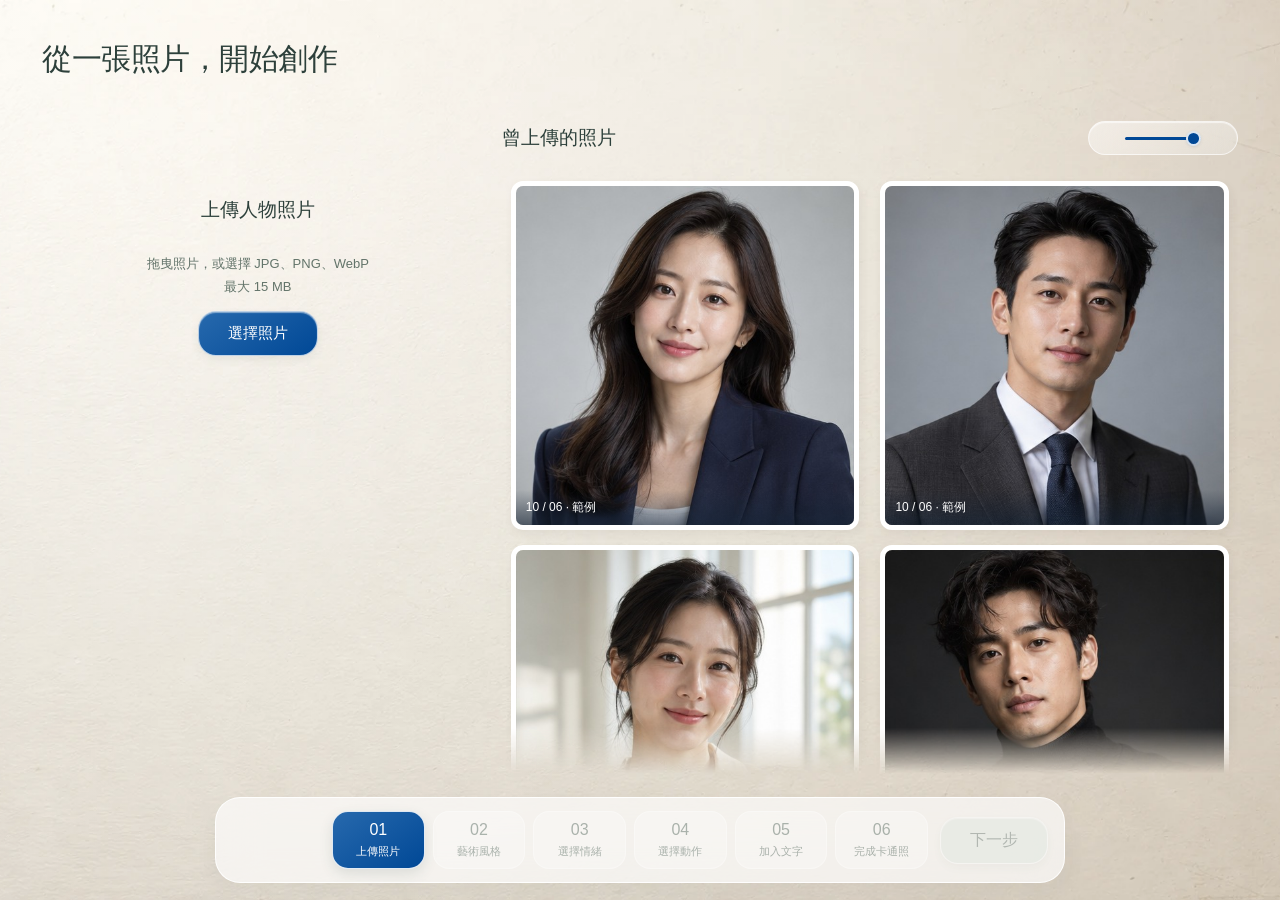
==== cartoon/index.html @ 151dd09a "Publish three studio demo pages with original product workflow" ====
<!doctype html><html lang="zh-Hant"><head><meta charset="utf-8"><meta name="viewport" content="width=device-width,initial-scale=1"><title>卡通照｜創作工作室</title><link rel="stylesheet" href="style.css?v=slider14"><link rel="stylesheet" href="responsive.css?v=1"><link rel="stylesheet" href="meeting-round.css?v=1"><link rel="stylesheet" href="photo-library.css?v=5"><link rel="stylesheet" href="bubble-interactions.css?v=1"><link rel="stylesheet" href="../immersion.css?v=stamp-align-2"><link rel="stylesheet" href="neutral-character.css?v=consistent-selection-3"><link rel="stylesheet" href="../usability.css?v=20261029-result1"></head><body><div class="desk" aria-hidden="true"><div class="paper"></div><div class="pencils"><i></i><i></i><i></i></div><div class="palette"><i></i><i></i><i></i></div></div><div class="desk-tools" aria-hidden="true"><img src="assets/art-tools-layer-v1.webp" alt=""></div><main id="main"></main><aside id="bubbles" aria-label="創作設定"></aside><footer><button id="back" class="secondary">上一步</button><nav id="steps" aria-label="製作步驟"></nav><button id="next" class="primary">下一步</button></footer><details class="theme-preview"><summary>主色預覽</summary><div id="themes"></div></details><input id="file" type="file" accept="image/jpeg,image/png,image/webp" hidden><script src="app.js?v=20261028-ux4"></script><script src="photo-library.js?v=2"></script><script src="thumbnail-controls.js?v=1"></script><script src="bubble-interactions.js?v=1"></script><script src="../immersion.js?v=stamp-align-2"></script><script src="../usability.js?v=20261028-3"></script></body></html>
---- cartoon/style.css ----
:root{font-family:-apple-system,BlinkMacSystemFont,"PingFang TC",sans-serif;--accent:#355d60;--light:#53787a;--soft:#d8e5e1;--ink:#2d403b;color:var(--ink);background:#f2f0e9}*{box-sizing:border-box}body{margin:0;height:100dvh;overflow:hidden}button,input,select{font:inherit}button{cursor:pointer}button:focus-visible,input:focus-visible,select:focus-visible,summary:focus-visible{outline:2px solid var(--accent);outline-offset:4px}button:disabled{cursor:default;opacity:.5}main{height:calc(100dvh - 126px);padding:34px 42px;display:flex;flex-direction:column;position:relative;z-index:1}h1{font-size:30px;font-weight:550;letter-spacing:-.5px;margin:5px 0 24px}h2{font-size:19px;font-weight:550}.stage{flex:1;min-height:0;display:flex;flex-direction:column;justify-content:center;width:calc(100% - 315px)}.desk{position:fixed;inset:0;background:radial-gradient(ellipse at 30% 20%,#faf9f4,#eae7df);pointer-events:none}.paper{position:absolute;width:68%;height:62%;left:3%;top:16%;background:#fff3;transform:rotate(-3deg);box-shadow:2px 8px 30px #655e4b07}.pencils{position:absolute;right:25px;bottom:150px;display:flex;gap:13px;transform:rotate(25deg);opacity:.33}.pencils i{width:9px;height:165px;background:linear-gradient(90deg,#aa8562,#e1c6a5,#a88764);clip-path:polygon(0 0,100% 0,100% 92%,50% 100%,0 92%)}.pencils i:nth-child(2){background:#7c9687;transform:translateY(-22px)}.pencils i:nth-child(3){background:#b8a4a1;transform:rotate(7deg)}.palette{position:absolute;right:12px;top:20px;width:210px;height:100px;border-radius:45%;background:#e0d8c670;transform:rotate(18deg);display:flex;gap:14px;padding:22px;opacity:.35}.palette i{background:#799387;width:32px;height:32px;border-radius:50%}.palette i:nth-child(2){background:#b89483}.palette i:nth-child(3){background:#9f95b2}footer{position:fixed;z-index:20;bottom:17px;left:50%;transform:translateX(-50%);width:min(850px,calc(100vw - 40px));padding:13px 16px;display:grid;grid-template-columns:88px 1fr 108px;gap:12px;align-items:center;background:#ffffffa8;border:1px solid #ffffffe0;border-radius:25px;backdrop-filter:blur(22px);box-shadow:0 9px 25px #31473f0c}button{border:0;color:var(--ink)}.primary,.secondary{padding:12px 18px;border-radius:18px;border:1px solid #ffffffb8;box-shadow:inset 0 1px 1px #fff7,0 4px 10px #31473f12}.primary{background:linear-gradient(145deg,var(--light),var(--accent));color:#fff}.secondary{background:#ffffff94}.primary:disabled{background:#dfe6df;color:#718078}.steps{display:flex;gap:8px}nav{display:flex;gap:8px}nav button{flex:1;min-width:0;height:58px;background:#ffffff80;border-radius:16px;border:1px solid #ffffffde;padding:6px 2px;color:#60736a}nav strong{display:block;font-size:16px;font-weight:500;margin-bottom:5px}nav span{font-size:11px;white-space:nowrap}nav .active{background:linear-gradient(145deg,var(--light),var(--accent));color:white;box-shadow:0 5px 13px #31473f20}.cards{display:flex;gap:22px;align-items:center;overflow-x:auto;overflow-y:hidden;padding:28px 8px 32px;scrollbar-width:none;cursor:grab;touch-action:pan-y;user-select:none;mask-image:linear-gradient(90deg,#000 0%,#000 calc(100% - 35px),transparent)}.cards.dragging{cursor:grabbing}.card{position:relative;flex:0 0 calc((100% - 70px)/4.25);min-width:160px;height:clamp(225px,38dvh,370px);border:7px solid white;background:#fff;box-shadow:2px 7px 18px #453f3312;transform:translateY(var(--lift,0px)) rotate(var(--angle,-2deg));transition:transform .3s,box-shadow .3s;text-align:left;padding:0;overflow:hidden}.card:nth-child(2n){--angle:2deg;--lift:8px}.card:nth-child(3n){--angle:-1deg;--lift:-8px}.card:hover{transform:translateY(-10px) rotate(0) scale(1.025);box-shadow:4px 13px 25px #453f3320}.card.selected{outline:2px solid var(--accent);outline-offset:3px;transform:translateY(-7px) rotate(0)}.art{height:calc(100% - 75px);background:url('assets/cartoon-styles.webp') no-repeat;background-size:300% 200%}.pose-art{background-image:url('assets/gesture-studies-approved.webp');background-size:400% 215%}.caption{padding:12px 9px}.caption strong{display:block;font-size:17px;font-weight:550}.caption small{display:block;margin-top:7px;color:#617168;font-size:13px}.check{position:absolute;right:8px;top:8px;width:23px;height:23px;background:var(--accent);color:white;border-radius:50%;display:none;place-items:center}.selected .check{display:grid}.arrows{display:flex;justify-content:center;gap:18px}.arrows button{width:32px;height:32px;background:#ffffff9c;border-radius:50%;border:1px solid white;font-size:22px}.upload{display:grid;grid-template-columns:1fr 1fr;gap:35px;align-items:center}.dropzone{border:1px dashed #8da499;border-radius:28px;background:#ffffff65;backdrop-filter:blur(12px);padding:24px;min-height:300px;text-align:center;display:flex;flex-direction:column;justify-content:center;gap:16px}.dropzone img{max-width:100%;height:clamp(140px,29dvh,310px);object-fit:contain}.dropzone p,.hint{font-size:13px;line-height:1.8;color:#63746a}.sample{width:100%;max-height:350px;object-fit:contain;border:8px solid #fff;transform:rotate(2deg);box-shadow:2px 8px 20px #453f3312}.sample-btn{background:none;padding:15px;width:100%;font-size:14px}.mood-art{display:grid;place-items:center;background:#faf9f4}.mood-art svg{width:85%;height:90%;stroke:#6b786b;stroke-width:1.7;fill:none}.text-grid{display:grid;grid-template-columns:repeat(4,1fr);gap:18px;max-width:900px;padding:18px 8px}.text-card{border:1px solid #fff;border-radius:17px;background:#ffffff87;min-height:92px;font-size:22px;transform:rotate(-2deg);box-shadow:2px 6px 15px #453f330a}.text-card:nth-child(2n){transform:rotate(2deg)}.text-card.selected{outline:2px solid var(--accent);background:var(--soft)}.text-settings{display:flex;gap:12px;align-items:center;flex-wrap:wrap;padding:20px 8px}.text-settings input,.text-settings select{border:1px solid #d2ddd3;border-radius:14px;padding:12px;background:#ffffffaa;color:var(--ink)}.text-settings input{flex:1;min-width:180px}.result{display:grid;grid-template-columns:1fr 1fr;gap:38px;align-items:center}.print{position:relative;border:10px solid white;border-bottom-width:16px;background:#f8f4ed;box-shadow:2px 9px 22px #453f3318;transform:rotate(-1deg);transition:transform .3s;max-width:390px;margin:auto;width:100%}.print:hover{transform:translateY(-5px) rotate(.5deg)}.result-art{aspect-ratio:1;background-image:url('assets/cartoon-styles.webp');background-size:300% 200%}.result-text{text-align:center;padding:6px 10px 16px;font-size:24px}.result-info{display:flex;flex-direction:column;gap:16px}.result-info p{font-size:14px;line-height:1.8}.result-info .hint{font-size:12px}#bubbles{position:fixed;right:20px;top:75px;width:280px;height:440px;z-index:10}.bubble{position:absolute;width:100px;height:100px;border-radius:49% 51% 53% 47%;border:1px dashed #8da49999;background:#fff4;backdrop-filter:blur(10px);box-shadow:inset 1px 2px 4px #ffffffb0,4px 8px 17px #31473f09;display:flex;flex-direction:column;align-items:center;justify-content:center;padding:10px;gap:6px}.bubble.chosen{border:1px solid #ffffffbc;background:radial-gradient(ellipse at 23% 16%,#ffffffbd,transparent 65%),color-mix(in srgb,var(--soft) 48%,transparent)}.bubble small{font-size:10px;color:#63766c}.bubble strong{font-size:13px;font-weight:550;line-height:1.4}.person{left:100px;top:140px;width:128px;height:128px;overflow:hidden;border:1px solid white}.person img{position:absolute;inset:0;width:100%;height:100%;object-fit:cover}.person strong{position:absolute;bottom:17px;color:white;text-shadow:0 1px 4px #0008}.bubble-style{left:135px;top:0}.bubble-mood{left:0;top:85px}.bubble-pose{left:0;top:270px}.bubble-text{left:155px;top:325px}.theme-preview{position:fixed;left:24px;bottom:123px;z-index:30;background:#ffffffc9;border:1px solid white;border-radius:17px;backdrop-filter:blur(14px);font-size:12px}.theme-preview summary{padding:10px 14px;cursor:pointer}.theme-preview #themes{display:flex;gap:8px;padding:0 12px 12px}.theme-preview button{width:24px;height:24px;border-radius:50%;border:2px solid white}.error{color:#8a5144!important}.studio-note{margin:0 0 12px;font-size:12px;color:#63746a}
@media(max-width:1050px){#bubbles{display:none}.stage{width:100%}}@media(max-width:760px){main{padding:23px 20px}h1{font-size:25px}.card{flex-basis:44%;min-width:140px}.upload,.result{gap:18px}.text-grid{grid-template-columns:repeat(2,1fr)}footer{grid-template-columns:52px 1fr 66px;padding:9px;gap:5px}nav{gap:4px}nav span{font-size:8px}nav button{border-radius:12px}.primary,.secondary{font-size:11px;padding:10px 5px}.dropzone{padding:15px;min-height:230px}.result-info{gap:9px}.result-info p{font-size:12px}}
@media(prefers-reduced-motion:reduce){*{transition:none!important}.card:hover,.print:hover{transform:none}}
/* Hidden Back must retain its grid slot so navigation never falls into the narrow column. */
footer #back{grid-column:1;grid-row:1}
footer #steps{grid-column:2;grid-row:1;min-width:0;width:100%}
footer #next{grid-column:3;grid-row:1;width:100%;min-width:0}
footer #steps button{width:0;flex:1 1 0;min-width:0;overflow:hidden}
footer #steps span{display:block;text-align:center}
.sample{display:block;width:auto;max-width:100%;height:clamp(200px,40dvh,350px);object-fit:contain;margin:0 auto;background:#fff}
.upload>div{min-width:0}
.stage{min-width:0}
/* Upload is a full-width introduction; the bubble gutter starts at step two. */
main[data-step="0"] .stage{width:100%;align-items:center}
main[data-step="0"] .upload{width:min(1080px,100%);grid-template-columns:minmax(0,1fr) minmax(0,1fr);gap:clamp(30px,5vw,80px)}
main[data-step="0"] .dropzone{min-height:clamp(280px,43dvh,430px)}
main[data-step="0"] .sample{height:clamp(220px,43dvh,390px)}
@media(max-width:760px){main[data-step="0"] .upload{gap:20px}main[data-step="0"] .dropzone{min-height:240px}main[data-step="0"] .sample{height:clamp(160px,33dvh,260px)}}
/* Real overhead artist desk; interactive work remains on the clean paper area. */
.desk{background:#f1eee7 url('assets/art-desk-v1.webp') center center/cover no-repeat}
.desk:after{content:"";position:absolute;inset:0;background:linear-gradient(90deg,#faf8f13d,transparent 70%,#faf8f118)}
.desk .paper,.desk .pencils,.desk .palette{display:none}
.card{box-shadow:3px 7px 15px #50483717}
.card:hover{box-shadow:5px 15px 25px #50483726}
.bubble{box-shadow:inset 1px 2px 4px #ffffffb0,4px 9px 17px #5048370d}
.bubble-style{left:0;top:0}
.bubble-mood{left:0;top:120px}
.bubble.person{left:130px;top:140px}
.bubble:disabled{opacity:1;color:#68796b}
.bubble:not(.chosen):not(.person){background:radial-gradient(ellipse at 20% 15%,#ffffffb8,transparent 65%),#faf8f180;border-color:#8da49999}
.bubble small{color:#64776b}
/* A real tabletop, separate tool foreground, and work sheets sharing one ground plane. */
.desk{background:#f2eee5 url('assets/art-desk-base-v1.webp') center/cover no-repeat}
.desk:after{background:linear-gradient(135deg,#fff4,transparent 65%)}
.desk-tools{position:fixed;inset:0;pointer-events:none;z-index:0;transform:translate(var(--tool-x,0px),var(--tool-y,0px));transition:transform .8s cubic-bezier(.2,.7,.2,1)}
.desk-tools img{width:100%;height:100%;object-fit:cover;object-position:right center;opacity:.75}
.stage{position:relative;isolation:isolate}
.stage:before{content:"";position:absolute;inset:4% 0 8%;z-index:-1;background:#fff7;box-shadow:3px 7px 17px #5b514411;transform:rotate(-1.3deg);pointer-events:none}
main[data-step="0"] .stage:before{inset:3% 4% 8%;transform:rotate(-1deg)}
main[data-step="2"] .stage:before,main[data-step="3"] .stage:before{background:#faf8f0a8;transform:rotate(.6deg)}
main[data-step="4"] .stage:before{background:#fff5;transform:rotate(-.5deg)}
main[data-step="5"] .stage:before{display:none}
.card{box-shadow:2px 4px 9px #5b514419;transition:transform .35s cubic-bezier(.2,.7,.2,1),box-shadow .35s}
.card:hover{transform:translateY(-10px) rotate(0) scale(1.025);box-shadow:6px 18px 27px #5b514425}
.text-card{background:#fffc;box-shadow:2px 4px 9px #5b514414;transition:transform .3s,box-shadow .3s}
.text-card:hover{transform:translateY(-7px) rotate(0) scale(1.025);box-shadow:5px 14px 22px #5b514420}
.sample{box-shadow:2px 5px 12px #5b51441c}
.print{box-shadow:3px 6px 15px #5b514421}
.departing-work{pointer-events:none!important}
@media(prefers-reduced-motion:reduce){.desk-tools{transition:none}.card:hover,.text-card:hover{transform:none}}
.desk-tools{left:auto;right:-12vw;top:0;bottom:0;width:85vw;height:100dvh}
.desk-tools img{object-fit:contain;object-position:right center;opacity:.65}
@media(max-width:1050px){.desk-tools{right:-18vw;width:85vw}.desk-tools img{opacity:.4}}
/* Each step puts its own materials on the same desk, below the fixed settings cluster. */
.desk-tools{inset:auto 14px 90px auto;width:230px;height:230px;transform:none!important;transition:none;overflow:visible}
.tool-set{position:absolute;inset:0;background:url('assets/step-tools-v1.webp') no-repeat;background-size:300% 200%;opacity:.85}
#bubbles{top:36px;height:370px}
.bubble{width:88px;height:88px}
.bubble-style{left:0;top:0}.bubble-mood{left:0;top:100px}.bubble-pose{left:0;top:205px}.bubble-text{left:155px;top:265px}
.bubble.person{left:135px;top:110px;width:116px;height:116px}
@media(max-width:1050px){.desk-tools{right:0;bottom:100px;width:155px;height:155px;opacity:.5}}
@media(max-height:650px){.desk-tools{width:175px;height:175px;bottom:105px}.bubble{width:80px;height:80px}.bubble-text{top:235px}.bubble-pose{top:185px}}
/* Media belong to the work, not an ornamental corner vignette. */
main[data-step="1"] .stage:before,main[data-step="2"] .stage:before,main[data-step="3"] .stage:before,main[data-step="4"] .stage:before{display:none}
main[data-step="1"] .card{border:0;background:#faf8f2;box-shadow:2px 4px 9px #5b51441c}
main[data-step="1"] .caption{padding:14px 15px}
main[data-step="2"] .card{border:0;background:repeating-linear-gradient(0deg,transparent,transparent 22px,#a7b4bd25 23px,#a7b4bd25 24px),#faf8ef;box-shadow:2px 4px 9px #5b51441c;padding-left:15px;overflow:hidden}
main[data-step="2"] .card:before{content:"";position:absolute;left:6px;top:12px;bottom:12px;width:5px;background:radial-gradient(circle at center,#a4a79b 1.5px,transparent 2px) center top/5px 18px;z-index:1}
main[data-step="2"] .art{background-image:url('assets/emotion-pencil-v1.webp');background-size:300% 200%;background-color:transparent;height:calc(100% - 75px)}
main[data-step="3"] .card{border:0;background:#f8f6ed;box-shadow:2px 4px 9px #5b51441c;padding:8px}
main[data-step="4"] .text-card{border-radius:2px;background:#fbf8ed;box-shadow:2px 4px 9px #5b51441c}
.desk-tools{right:-38px;bottom:75px;width:310px;height:310px;opacity:1}
.tool-set{opacity:.85}
body[data-step="0"] .desk-tools{right:10px;width:210px;height:340px}
body[data-step="2"] .desk-tools,body[data-step="3"] .desk-tools{right:-15px;width:280px;height:300px}
body[data-step="5"] .desk-tools{width:240px;height:240px}
@media(max-width:1050px){.desk-tools{width:180px;height:180px;right:-30px;opacity:.5}body[data-step="0"] .desk-tools{width:130px;height:230px}body[data-step="2"] .desk-tools,body[data-step="3"] .desk-tools{width:170px;height:190px;right:-25px}}
/* Simple pencil emotion notation, surrounded portrait, and an unframed upload desk. */
main[data-step="0"] .stage:before{display:none}
main[data-step="2"] .art{background-image:url('assets/emotion-symbols-v2.webp')}
#bubbles{right:20px;top:36px;width:280px;height:380px}
.bubble-style{left:155px;top:0}
.bubble-mood{left:0;top:90px}
.bubble.person{left:130px;top:118px;width:116px;height:116px}
.bubble-pose{left:0;top:235px}
.bubble-text{left:155px;top:275px}
.card{isolation:isolate}
main[data-step="1"] .cards{gap:26px;padding-top:35px;padding-bottom:38px}
@media(max-height:650px){#bubbles{top:25px}.bubble-pose{top:220px}.bubble-text{top:255px}}
/* Style and gesture pages are notebook sheets; feelings are stamped directly on paper. */
main[data-step="1"] .card,main[data-step="3"] .card{padding:0 0 0 14px;border:0;background:repeating-linear-gradient(0deg,transparent,transparent 22px,#a7b4bd20 23px,#a7b4bd20 24px),#faf8ef;overflow:hidden}
main[data-step="1"] .card:before,main[data-step="3"] .card:before{content:"";position:absolute;left:5px;top:12px;bottom:12px;width:5px;background:radial-gradient(circle at center,#a4a79b 1.5px,transparent 2px) center top/5px 18px;z-index:1}
main[data-step="2"] .card{padding:0;border:0;background:#fbf8ed;box-shadow:2px 4px 9px #5b514415}
main[data-step="2"] .card:before{display:none}
main[data-step="2"] .mood-art{background-image:url('assets/emotion-stamps-v1.webp');background-size:400% 200%;background-color:transparent}
main[data-step="3"] .pose-art{background-image:url('assets/cartoon-gestures-v1.webp');background-size:400% 200%}
main[data-step="1"] .caption,main[data-step="3"] .caption{padding-left:10px}
main[data-step="2"] .mood-art,main[data-step="3"] .pose-art{height:calc(100% - 75px);width:calc((clamp(225px,38dvh,370px) - 75px)*.75);max-width:100%;margin:0 auto;background-color:transparent}
/* Ink and graphite are transparent marks on the working paper, never framed prints. */
main[data-step="2"] .stage:before{display:block;inset:4% 0 8%;background:#fbf8ef99;box-shadow:2px 5px 12px #5b51440a;transform:rotate(-.4deg)}
main[data-step="2"] .card{background:transparent;border:0;box-shadow:none;overflow:visible}
main[data-step="2"] .card.selected{outline:0;box-shadow:none}
main[data-step="2"] .card:hover{box-shadow:none;transform:scale(1.02) rotate(0)}
main[data-step="2"] .card.selected .caption strong{color:var(--accent);text-decoration:underline;text-underline-offset:6px}
main[data-step="2"] .mood-art{background-image:url('assets/emotion-ink-transparent-v2.webp')}
main[data-step="3"] .pose-art{background-image:url('assets/cartoon-gestures-transparent-v2.webp')}
.text-card{font-family:"Kaiti TC","STKaiti","KaiTi",cursive;font-size:28px;letter-spacing:1px;font-weight:500;background:linear-gradient(#fbf5dccc,#fbf5dcf2)!important;box-shadow:1px 4px 7px #5b514418;position:relative}
.text-card:before{content:"";position:absolute;left:12%;right:12%;top:0;height:8px;background:#cfc49e16}
.text-card.selected{background:#f6eac0!important}
#custom{font-family:"Kaiti TC","STKaiti","KaiTi",cursive;font-size:23px}
.text-card,#custom{font-family:-apple-system,BlinkMacSystemFont,"PingFang TC",sans-serif;font-weight:500;letter-spacing:0;font-size:23px}
main[data-step="3"] .pose-art{background-image:url('assets/stick-gestures-transparent-v1.webp')}
/* Sticker lettering is composed beside the subject, in preview and in PNG output. */
.text-compose{display:grid;grid-template-columns:minmax(0,1.45fr) minmax(230px,1fr);gap:28px;align-items:center}
.text-compose .text-grid{grid-template-columns:repeat(2,1fr);gap:12px;padding:10px 0}
.text-compose .text-card{min-height:65px;font-size:20px}
.text-compose .text-settings{padding:12px 0;gap:8px}
.text-compose .text-settings input{min-width:0;width:100%}
.sticker-canvas{display:block;width:100%;height:auto}
.sticker-preview{background:#faf7ed;border:8px solid #fff;box-shadow:2px 7px 16px #5b514417;transform:rotate(1deg);position:relative}
.sticker-preview p{position:absolute;left:0;right:0;bottom:-35px;text-align:center;font-size:12px;color:#63746a}
.placement-options{display:flex;gap:8px;flex-wrap:wrap}
.placement-options button{padding:8px 14px;border-radius:13px;background:#fff8;border:1px solid white;color:#556c62;font-size:12px}
.placement-options button.active{background:var(--accent);color:#fff}
.print .sticker-canvas{aspect-ratio:1}
@media(max-width:760px){.text-compose{grid-template-columns:minmax(0,1fr) minmax(140px,.8fr);gap:15px}.text-compose .text-card{font-size:17px;min-height:58px}.placement-options{gap:5px}.placement-options button{padding:6px 9px}}

/* Completed artwork hangs as drawing paper, with no photographic mat. */
.text-selection{width:100%;max-width:900px;margin:auto}
.text-selection .text-grid{grid-template-columns:repeat(4,minmax(0,1fr));gap:24px}
.text-selection .text-card{min-height:110px}
.hanging-art{position:relative;padding-top:40px;min-width:0}
.display-cord{position:absolute;top:35px;left:-65px;right:-65px;height:18px;border-bottom:2px solid #99856a;border-radius:0 0 50% 50%;filter:drop-shadow(0 3px 2px #59483120)}
.hanging-art .print{border:0;max-width:min(470px,52dvh);background:#f8f4ed;box-shadow:2px 12px 24px #453f3320;transform:rotate(-1.5deg);overflow:visible}
.hanging-art .print:hover{transform:translateY(-3px) rotate(-.5deg)}
.wood-clip{position:absolute;z-index:2;top:-20px;width:15px;height:45px;border-radius:3px;background:linear-gradient(90deg,#b58e59,#e1c395 35%,#c39e6b 65%,#a9824e);box-shadow:2px 3px 3px #382c3426;transform:rotate(4deg)}
.wood-clip:after{content:"";position:absolute;left:1px;right:1px;top:20px;height:3px;background:#6d6457;border-radius:2px}
.clip-left{left:12%}.clip-right{right:12%;transform:rotate(-5deg)}
body[data-step="5"] .desk-tools{display:none}
@media(max-width:760px){.text-selection .text-grid{grid-template-columns:repeat(2,1fr);gap:14px}.text-selection .text-card{min-height:75px}.display-cord{left:-15px;right:-15px}}

#next{white-space:nowrap}body[data-step="5"] #bubbles{display:none}main[data-step="5"] .stage{width:100%;max-width:1100px;margin:0 auto}.wood-clip{width:25px;height:58px;top:-27px;background:url('assets/mini-wood-clip-v2.webp') center/contain no-repeat;box-shadow:none;filter:drop-shadow(1px 2px 1px #3b302833);border-radius:0}.wood-clip:after{display:none}

/* Clothespins stay fixed on their own layer while the drawing paper moves. */
.hanging-art{width:min(470px,52dvh);margin:auto}
.hanging-art .print{max-width:none}
.hanging-art>.wood-clip{top:13px;width:43px;height:78px;z-index:3;pointer-events:none;transform:rotate(3deg)}
.hanging-art>.clip-left{left:10%}.hanging-art>.clip-right{right:10%;transform:rotate(-4deg)}
.hanging-art .print:hover{transform:translateY(-2px) rotate(-.9deg)}
main[data-step="1"] .art{background-image:url('assets/cartoon-styles-transparent-v2.webp');background-color:transparent!important}
/* Leave breathing room around the cutout portraits. */
main[data-step="1"] .art{transform:scale(.92);transform-origin:center center}
/* Keep paper attached at its top edge; only its lower edge tips on hover. */
.hanging-art{perspective:1000px}
.hanging-art .print{transform:rotate(0);transform-origin:50% 0;transition:transform .35s ease,box-shadow .35s ease}
.hanging-art .print:hover{transform:rotateX(2deg) rotate(.3deg);box-shadow:3px 15px 25px #453f3324}
.hanging-art>.wood-clip{top:-8px;height:78px;transform:rotate(0);filter:drop-shadow(1px 2px 1px #3b30284d)}
.hanging-art>.clip-right{transform:rotate(0)}
.hanging-art .print:before,.hanging-art .print:after{content:"";position:absolute;top:0;width:18px;height:17px;z-index:1;background:linear-gradient(#49382235,transparent);pointer-events:none}
.hanging-art .print:before{left:calc(10% + 12px)}
.hanging-art .print:after{right:calc(10% + 12px)}

:root{--accent:#004896;--light:#2769ad;--soft:#dce8f5}
.hanging-art>.wood-clip{width:55px;height:98px;top:-18px}
main[data-step="3"] .pose-art{transform:scale(.86) translateY(3px);transform-origin:50% 50%;height:calc(100% - 55px);width:calc((clamp(225px,38dvh,370px) - 55px)*.75)}
main[data-step="3"] .caption{padding-top:8px}
main[data-step="0"] .upload-history{width:100%;max-width:1250px;grid-template-columns:minmax(260px,.85fr) minmax(0,1.45fr);gap:28px}
.history-panel{min-width:0}.history-panel h2{margin:0 0 16px}.history-grid{display:grid;grid-template-columns:repeat(3,minmax(0,1fr));gap:15px;max-height:clamp(280px,49dvh,450px);overflow-y:auto;padding:4px 6px 30px;scrollbar-width:thin}
.history-photo{position:relative;padding:0;border:5px solid #fff;border-radius:12px;background:#fff;overflow:hidden;aspect-ratio:3/4;min-width:0;box-shadow:2px 4px 10px #453f3312}
.history-photo img{width:100%;height:100%;object-fit:cover;display:block}.history-photo.selected{outline:2px solid var(--accent);outline-offset:1px}.history-photo.selected .check{display:grid}
@media(max-width:760px){main[data-step="0"] .upload-history{grid-template-columns:1fr 1.2fr;gap:16px}.history-grid{grid-template-columns:repeat(2,minmax(0,1fr));gap:10px}}

/* Tools sit close to the working papers rather than outside the desk. */
body[data-step="0"] .desk-tools{display:none}
body[data-step="1"] .desk-tools{right:30px;bottom:80px;width:350px;height:290px}
body[data-step="2"] .desk-tools{right:25px;bottom:80px;width:350px;height:300px}
body[data-step="3"] .desk-tools{right:20px;bottom:80px;width:350px;height:310px}
body[data-step="4"] .desk-tools{right:25px;bottom:80px;width:380px;height:300px}
.desk-tools .tool-set{opacity:1;filter:drop-shadow(3px 5px 3px #5c483421)}
@media(max-width:1050px){body[data-step="1"] .desk-tools,body[data-step="2"] .desk-tools,body[data-step="3"] .desk-tools,body[data-step="4"] .desk-tools{right:-15px;bottom:100px;width:240px;height:220px;opacity:.7}}
@media(max-height:650px){body[data-step="1"] .desk-tools,body[data-step="2"] .desk-tools,body[data-step="3"] .desk-tools,body[data-step="4"] .desk-tools{bottom:90px;width:265px;height:220px}}
/* Align the rear-jaw cut with the drawing paper's top edge. */
.hanging-art>.wood-clip{top:-13px}
.hanging-art .print:before,.hanging-art .print:after{display:none}
.hanging-art .print:hover{transform:rotateX(2deg)}
---- cartoon/responsive.css ----
@media(max-width:1100px){.stage{width:100%}#bubbles{display:none}main[data-step="0"] .upload-history{grid-template-columns:minmax(0,1fr) minmax(0,1.3fr)}}
@media(max-width:700px){
html,body{height:auto;min-height:100dvh;overflow-x:hidden;overflow-y:auto}
main{height:auto;min-height:100dvh;padding:24px 18px 180px}h1{font-size:26px;line-height:1.35;margin-bottom:24px}.stage{display:block;flex:none;width:100%;min-height:0}
main[data-step="0"] .upload-history{display:grid;grid-template-columns:minmax(0,1fr);gap:25px}.dropzone{min-height:220px;padding:20px}.dropzone img{height:220px}.history-grid{grid-template-columns:repeat(2,minmax(0,1fr));max-height:350px}.history-panel h2{font-size:19px}
.cards{padding:22px 8px 30px;gap:20px;touch-action:pan-x}.card{flex-basis:72%;min-width:0;height:350px}.caption strong{font-size:20px}.caption small{font-size:15px}
main[data-step="2"] .art,main[data-step="3"] .pose-art{width:200px;max-width:100%}
.text-selection .text-grid{grid-template-columns:repeat(2,minmax(0,1fr));gap:18px}.text-selection .text-card{min-height:90px;font-size:22px}
.result{grid-template-columns:minmax(0,1fr);gap:30px}.hanging-art{width:85%;max-width:390px;margin:12px auto}.result-info{gap:14px}.result-info p{font-size:14px}.result-info .primary,.result-info .secondary{font-size:16px;min-height:48px}
.desk-tools{display:none!important}
footer{bottom:calc(8px + env(safe-area-inset-bottom));width:calc(100vw - 20px);padding:10px;grid-template-columns:1fr 1fr;grid-template-rows:62px 44px;gap:10px;border-radius:22px}
footer #steps{grid-column:1 / -1;grid-row:1;gap:5px;width:100%}footer #steps button{height:62px;padding:7px 1px;border-radius:12px}nav strong{font-size:17px;margin-bottom:5px}nav span{font-size:10px;white-space:nowrap}
footer #back{grid-column:1;grid-row:2}footer #next{grid-column:2;grid-row:2}footer .primary,footer .secondary{font-size:15px;min-height:44px;padding:10px}
.theme-preview{left:18px;bottom:155px;font-size:12px}
}
@media(max-width:700px){main .primary,main .secondary{font-size:16px;min-height:44px;padding:12px 18px}.text-settings input,.text-settings select{font-size:16px}}
---- cartoon/meeting-round.css ----
.theme-preview{display:none!important}
.library-header,.history-header{display:flex;align-items:center;justify-content:space-between;gap:12px;margin-bottom:16px}
.history-header h2{margin:0}.history-view{display:flex;gap:6px;background:#ffffff85;border-radius:16px;padding:4px}.history-view button{min-height:40px;padding:8px 12px;border-radius:12px;border:0;font-size:13px;background:transparent;color:#526775}.history-view button.active{background:#004896;color:#fff}
body .history-grid.comfortable{grid-template-columns:repeat(2,minmax(0,1fr))!important;max-height:clamp(290px,49dvh,470px)!important;overflow-y:auto!important}
body .history-grid.compact{grid-template-columns:repeat(4,minmax(0,1fr))!important;max-height:clamp(330px,56dvh,540px)!important;overflow-y:auto!important}
body .history-photo{min-width:0!important;aspect-ratio:3/4!important;height:auto!important}.history-date{position:absolute;bottom:0;left:0;right:0;padding:9px 10px;background:linear-gradient(transparent,#15233599);color:#fff;font-size:12px;text-align:left}
body .dropzone #upload,body .dropzone #replace,body .dropzone #chooseFile{width:auto!important;align-self:center;min-width:120px;padding:12px 22px!important;white-space:nowrap;font-size:15px!important;min-height:44px}
.result-actions{display:flex;gap:12px;flex-wrap:wrap;align-items:center}.result-actions .primary,.result-actions .secondary{flex:1;min-width:130px;min-height:48px;padding:12px 20px!important;font-size:15px!important;width:auto!important;white-space:nowrap}.result-links{display:flex;gap:20px;align-items:center}.result-links button{background:none;border:0;padding:8px 0;color:#375565;font-size:14px;min-height:44px;cursor:pointer}.result-status{font-size:13px;line-height:1.6;color:#526775}
@media(max-width:700px){body .history-grid.comfortable{grid-template-columns:repeat(2,minmax(0,1fr))!important;max-height:350px!important}body .history-grid.compact{grid-template-columns:repeat(3,minmax(0,1fr))!important;max-height:420px!important}.history-view button{font-size:12px;padding:8px 10px}.result-actions{gap:10px}.result-actions .primary,.result-actions .secondary{min-width:0}.result-links{justify-content:center}}

body .upload-history .dropzone{border:0!important;background:transparent!important;backdrop-filter:none!important;box-shadow:none!important}
main[data-step="2"] .mood-art{height:calc(100% - 50px)!important}main[data-step="2"] .caption{padding:3px 9px 10px!important;text-align:center}main[data-step="2"] .caption small{margin-top:5px}
main[data-step="3"] .pose-art{transform:scale(.86);transform-origin:center}
footer:has(#next[hidden]){grid-template-columns:0 minmax(0,1fr) 0;gap:0;max-width:660px}footer:has(#next[hidden]) #steps{grid-column:2}
@media(max-width:700px){footer:has(#next[hidden]){grid-template-columns:1fr;grid-template-rows:62px;height:82px}footer:has(#next[hidden]) #steps{grid-column:1;grid-row:1}}
---- cartoon/photo-library.css ----
/* Full-image library with incremental density and a fading next-row hint. */
body .history-grid,body .history-grid.comfortable,body .history-grid.compact{grid-template-columns:repeat(var(--history-columns,2),minmax(0,1fr))!important;grid-auto-rows:var(--history-tile,240px)!important;height:var(--history-window,310px)!important;max-height:none!important;overflow-y:auto!important;padding:5px 6px 45px!important;align-items:stretch;mask-image:linear-gradient(to bottom,#000 0%,#000 calc(100% - 45px),transparent 100%);-webkit-mask-image:linear-gradient(to bottom,#000 0%,#000 calc(100% - 45px),transparent 100%)}
body .history-photo{height:100%!important;aspect-ratio:auto!important;background:#f9f8f3!important}
body .history-photo img{object-fit:contain!important;object-position:center!important;transform:none!important;width:100%!important;height:100%!important}
.history-view button,.view-switch button{font-size:24px!important;min-width:44px;min-height:44px!important;display:grid;place-items:center;padding:4px 12px!important}.history-view button:disabled,.view-switch button:disabled{opacity:.3}
body .dropzone img,body .dropzone .upload-preview{display:block!important;max-width:100%!important;width:auto!important;height:auto!important;max-height:48dvh!important;object-fit:contain!important;margin:0 auto 18px!important;border:10px solid #fff!important;border-bottom-width:17px!important;border-radius:1px!important;box-shadow:2px 7px 17px #453f3320!important;background:#fff;transform:rotate(-1deg)}
@media(max-width:700px){body .dropzone img,body .dropzone .upload-preview{max-height:300px!important;border-width:8px!important;border-bottom-width:13px!important}}

/* Library geometry stays fixed while density changes inside it. */
.history-header,.library-header{height:44px!important;min-height:44px!important;margin:0 0 16px!important;align-items:center!important}
.history-view,.view-switch{display:flex!important;gap:4px!important;padding:5px!important;border:1px solid #ffffffb8!important;border-radius:999px!important;background:linear-gradient(145deg,#ffffffa8,#f4f8fc70)!important;backdrop-filter:blur(14px) saturate(125%);box-shadow:inset 0 1px 1px #ffffffef,0 2px 7px #26486609!important}
.history-view button,.view-switch button{border-radius:999px!important;background:transparent!important;color:#526667!important;border:1px solid transparent!important;min-width:48px!important;height:38px!important;min-height:38px!important;font-size:24px!important;box-shadow:none!important}
.history-view button:hover:not(:disabled),.view-switch button:hover:not(:disabled),.history-view button:focus-visible,.view-switch button:focus-visible{background:linear-gradient(145deg,#2769ad,#004896)!important;color:#fff!important;box-shadow:inset 0 1px 2px #ffffff88!important}
@media(min-width:701px){
main[data-step="0"] .stage{justify-content:flex-start!important;padding-top:12px!important}
body .upload-history,body .upload-layout{align-items:start!important}
body .upload-history .dropzone{padding:65px 0 0!important;justify-content:flex-start!important;gap:0!important}
body .upload-layout .dropzone{padding:65px 0 0!important;min-height:0!important;background:transparent!important;border:0!important}
body .dropzone img,body .dropzone .upload-preview{transform:none!important;margin-top:0!important}
body .photo-library,body .history-panel{align-self:start!important;min-width:0}
}
@media(max-width:700px){.history-header,.library-header{height:44px!important}.history-view button,.view-switch button{min-width:44px!important}body .dropzone img,body .dropzone .upload-preview{transform:none!important}}

.thumbnail-control{display:flex;align-items:center;gap:10px;padding:10px 16px;border:1px solid #ffffffc9;border-radius:999px;background:linear-gradient(145deg,#ffffffb0,#f4f8fc70);backdrop-filter:blur(14px) saturate(125%);box-shadow:inset 0 1px 1px #ffffffef,0 2px 7px #26486609;color:#526667;flex-shrink:0}
.thumbnail-label{font-size:13px;white-space:nowrap}.thumbnail-value{font-size:12px;min-width:53px;white-space:nowrap;font-variant-numeric:tabular-nums}
.thumbnail-icon{display:grid;width:18px;height:18px;gap:2px;flex:none}.thumbnail-icon i{border-radius:1px;background:#607887}.small-grid{grid-template-columns:repeat(3,1fr)}.large-grid{grid-template-columns:repeat(2,1fr)}
.thumbnail-slider{--slider-progress:100%;appearance:none;-webkit-appearance:none;width:105px;height:5px;margin:12px 0;border-radius:9px;background:linear-gradient(to right,#004896 0%,#004896 var(--slider-progress),#a6b7c64a var(--slider-progress),#a6b7c64a 100%);cursor:pointer;touch-action:pan-y;flex:none}
.thumbnail-slider::-webkit-slider-thumb{appearance:none;-webkit-appearance:none;width:19px;height:19px;border-radius:50%;background:#004896;border:2px solid #ffffffdc;box-shadow:0 2px 5px #28435c30}.thumbnail-slider::-moz-range-thumb{width:16px;height:16px;border-radius:50%;background:#004896;border:2px solid white}.thumbnail-slider:focus-visible{outline:2px solid #004896;outline-offset:7px}
@media(max-width:700px){.history-header,.library-header{height:auto!important;min-height:44px!important;flex-wrap:wrap}.thumbnail-control{padding:8px 12px;gap:8px}.thumbnail-slider{width:90px}.thumbnail-label{font-size:12px}.thumbnail-value{font-size:11px}}

/* Compact, quiet thumbnail density control shared across all three products. */
.thumbnail-control{gap:8px;padding:4px 10px;border-color:#ffffffa0;background:linear-gradient(145deg,#ffffff80,#f4f8fc45);box-shadow:inset 0 1px 1px #ffffffa0;min-height:34px}
.thumbnail-icon{width:14px;height:14px;gap:2px;opacity:.8}
.thumbnail-slider{width:76px;height:3px;margin:10px 0}
.thumbnail-slider::-webkit-slider-thumb{width:15px;height:15px;box-shadow:0 1px 3px #28435c20}
.thumbnail-slider::-moz-range-thumb{width:11px;height:11px;box-shadow:0 1px 3px #28435c20}
@media(max-width:700px){.thumbnail-control{padding:5px 10px;gap:8px;min-height:38px}.thumbnail-slider{width:76px}}

.thumbnail-control button.thumbnail-icon{padding:0;border:0;border-radius:3px;background:transparent;box-sizing:content-box;border:5px solid transparent;margin:-5px;cursor:pointer;min-height:0;min-width:0;box-shadow:none}
.thumbnail-control button.thumbnail-icon:hover:not(:disabled){opacity:1;background:#00489610}
.thumbnail-control button.thumbnail-icon:disabled{opacity:.3;cursor:default}
.thumbnail-control button.thumbnail-icon:focus-visible{outline:2px solid #004896;outline-offset:3px}
---- cartoon/bubble-interactions.css ----
/* One spring simulation controls movement in every studio. */
:is(.inspiration-cloud,#bubbles,aside#summary) :is(.inspiration-bubble,.bubble){animation:none!important;transition:background .3s,border-color .3s,box-shadow .3s!important;transform-origin:center;will-change:transform}
@media(prefers-reduced-motion:reduce){:is(.inspiration-cloud,#bubbles,aside#summary) :is(.inspiration-bubble,.bubble){transition:none!important;will-change:auto}}
---- immersion.css ----
/* Original scenes, typography, paper and layout are intentionally retained. */
.style-card,.bg-card,.gender-card,.card,.direction{--paper-rest:-1deg}
.style-card:nth-child(2n),.bg-card:nth-child(2n),.card:nth-child(2n),.direction:nth-child(2n){--paper-rest:1.5deg}
.style-card:nth-child(3n),.bg-card:nth-child(3n),.card:nth-child(3n){--paper-rest:-.6deg}
@media(hover:hover) and (pointer:fine){
 body .style-carousel .style-card:hover,body .swatch-book .bg-card:hover{transform:translateY(-10px) rotate(var(--paper-rest))!important;z-index:3}
 .cards .card:hover,.direction:hover{transform:translateY(-7px) rotate(var(--paper-rest));z-index:3}
}
body .style-carousel .style-card.selected,body .swatch-book .bg-card.selected{transform:translateY(-7px) rotate(var(--paper-rest))!important;z-index:2}
.cards .card.selected,.direction.selected{transform:translateY(-5px) rotate(var(--paper-rest));z-index:2}
button:focus-visible,[tabindex="0"]:focus-visible{outline:3px solid #8f6245;outline-offset:5px}
[data-density-step]{position:relative}
[data-density-step]::before{content:"";position:absolute;inset:-9px}
@media(prefers-reduced-motion:reduce){.style-card,.bg-card,.card,.direction{transition:none!important}}
/* The 1536×1024 stamp sheet has 4×2 cells: each cell is 384×512.
   Keep its 3:4 cell ratio independent of the paper card dimensions. */
main[data-step="2"] .mood-art{position:relative;background-image:none!important;overflow:visible}
main[data-step="2"] .mood-art::before{content:"";position:absolute;top:0;left:50%;height:100%;width:auto;aspect-ratio:3/4;transform:translateX(-50%);background-image:url('cartoon/assets/emotion-ink-transparent-v2.webp');background-size:400% 200%;background-position:inherit;background-repeat:no-repeat;pointer-events:none}
/* Stamps share a baseline, with only a small hand-placed variation. */
main[data-step="2"] .card{--stamp-offset:0px;--stamp-angle:-.5deg;transform:translateY(var(--stamp-offset)) rotate(var(--stamp-angle))!important;transform-origin:center 70%}
main[data-step="2"] .card:nth-child(2n){--stamp-offset:2px;--stamp-angle:.5deg}
main[data-step="2"] .card:nth-child(3n){--stamp-offset:-2px;--stamp-angle:-.25deg}
@media(hover:hover) and (pointer:fine){main[data-step="2"] .card:hover{transform:translateY(calc(var(--stamp-offset) - 2px)) rotate(var(--stamp-angle)) scale(1.01)!important}}
main[data-step="2"] .card.selected{transform:translateY(var(--stamp-offset)) rotate(var(--stamp-angle))!important}
/* Fit the print frame to the full photo, instead of filling a wide grid cell. */
body .history-grid .history-photo{box-sizing:border-box;width:min(100%,calc(var(--history-tile,240px)*var(--photo-ratio,1)))!important;height:auto!important;aspect-ratio:var(--photo-ratio,1)!important;justify-self:center;align-self:start;background:transparent!important}
/* Second-row sprite cells have 70px less transparent space above the ink.
   Offset the rendered cell without stretching or moving its caption. */
main[data-step="2"] .card:nth-child(n+5) .mood-art::before{transform:translate(-50%,13.7%)}
main[data-step="2"] h1{font-size:clamp(28px,2.5vw,34px);line-height:1.25;font-weight:600;letter-spacing:-.025em;margin-bottom:26px}
main[data-step="2"] .caption strong{font-size:20px;line-height:1.4;font-weight:600;letter-spacing:.02em}
main[data-step="2"] .caption small{font-size:14px;line-height:1.55;margin-top:6px;color:#58695f}
@media(max-width:700px){main[data-step="2"] h1{font-size:28px;margin-bottom:20px}main[data-step="2"] .caption strong{font-size:19px}main[data-step="2"] .caption small{font-size:14px}}
---- cartoon/neutral-character.css ----
/* One understated adult model; the medium, rather than identity, carries each option. */
main[data-step="1"] .art{position:relative;container-type:size;background-image:none!important}
main[data-step="1"] .art::before{content:"";position:absolute;top:50%;left:50%;width:min(100cqw,100cqh);aspect-ratio:1;transform:translate(-50%,-50%);background-image:url('assets/cartoon-neutral-adult-v1.webp');background-repeat:no-repeat;background-size:300% 200%;background-position:inherit;pointer-events:none}

/* Use the same square portrait area as the other six styles. */
main[data-step="1"] .art.geometric-airbrush-art{background-image:none!important}
main[data-step="1"] .art.geometric-airbrush-art::before{content:"";width:min(92cqw,92cqh);background-image:url("assets/geometric-airbrush-v5.webp");background-size:contain;background-position:center;background-repeat:no-repeat}

/* A quiet selection ring follows the printed stamp, not the whole label card. */
main[data-step="2"] .card{outline:0}
main[data-step="2"] .card.selected{background:transparent;box-shadow:none}
main[data-step="2"] .card .check{display:none!important}
main[data-step="2"] .card.selected .caption strong{color:var(--ink);text-decoration:none}
main[data-step="2"] .mood-art{--stamp-center-x:53.8%;isolation:isolate}
main[data-step="2"] .card:nth-child(4n+2) .mood-art{--stamp-center-x:51%}
main[data-step="2"] .card:nth-child(4n+3) .mood-art{--stamp-center-x:48%}
main[data-step="2"] .card:nth-child(4n) .mood-art{--stamp-center-x:46%}
main[data-step="2"] .mood-art::after{content:"";position:absolute;left:var(--stamp-center-x);top:54.4%;height:65%;aspect-ratio:1;transform:translate(-50%,-50%);border-radius:50%;background:transparent;box-shadow:none;z-index:-1;pointer-events:none;transition:background-color .2s,box-shadow .2s}
main[data-step="2"] .card.selected .mood-art::after{background:color-mix(in srgb,var(--soft) 28%,transparent);box-shadow:0 0 0 1.5px color-mix(in srgb,var(--accent) 45%,transparent)}
main[data-step="2"] .card:focus-visible{outline:none}
main[data-step="2"] .card:focus-visible .mood-art::after{outline:2px solid var(--accent);outline-offset:4px}
@media(prefers-reduced-motion:reduce){main[data-step="2"] .mood-art::after{transition:none}}

/* Consistent selection language: quiet outlines, no corner badges. */
main[data-step="1"] .card .check,main[data-step="3"] .card .check{display:none!important}
main[data-step="1"] .card.selected{outline:1.5px solid color-mix(in srgb,var(--accent) 45%,transparent);outline-offset:3px}
main[data-step="3"] .card.selected{outline:1.5px solid color-mix(in srgb,var(--accent) 45%,transparent);outline-offset:3px}
main[data-step="3"] .pose-art{position:relative;isolation:isolate}
main[data-step="3"] .pose-art::after{content:"";position:absolute;inset:3%;border-radius:22px;background:transparent;box-shadow:none;z-index:-1;pointer-events:none}
main[data-step="3"] .card.selected .pose-art::after{background:transparent;box-shadow:none}
main[data-step="1"] .card:focus-visible,main[data-step="3"] .card:focus-visible{outline:2px solid var(--accent);outline-offset:4px}
---- usability.css ----
/* Small graphics keep their visual size; transparent hit areas grow. */
.thumbnail-icon{position:relative;overflow:visible!important}
.thumbnail-icon::after,.arrows button::after,.carousel-controls button::after{content:"";position:absolute;left:50%;top:50%;width:44px;height:44px;transform:translate(-50%,-50%)}
.arrows button,.carousel-controls button{position:relative}
.thumbnail-control{gap:12px!important}
body main[data-step="4"] .text-card.selected{background:#faf8f2!important;outline:1.5px solid var(--accent);outline-offset:3px}
#currentToneStatus{font-size:12px;font-weight:400;color:#52676d;display:block;margin-top:5px}
.draft-restored{font-size:13px;color:#52676d;margin:0 0 12px;line-height:1.6}
.mobile-progress{display:none}
@media(max-width:700px){
 footer,.bottom{display:grid!important;grid-template-columns:1fr 1fr!important;gap:8px!important;padding:10px!important;height:auto!important;min-height:0!important;bottom:max(8px,env(safe-area-inset-bottom))!important}
 footer .mobile-progress,.bottom .mobile-progress{display:block!important;grid-column:1/-1;min-height:36px;background:transparent;border:0;color:var(--ink,#263b3e);font-size:13px;text-align:left;padding:4px 8px}
 footer #steps,.bottom #steps{display:none!important;grid-column:1/-1;grid-row:2;max-width:100%}
 footer.steps-expanded #steps,.bottom.steps-expanded #steps{display:flex!important;overflow-x:auto}
 footer>#back,.bottom>#back{grid-column:1;grid-row:3;min-height:44px;width:100%!important}
 footer>#next,.bottom>#next{grid-column:2;grid-row:3;min-height:44px;width:100%!important}
 footer>#back[hidden],.bottom>#back[hidden],footer>#next[hidden],.bottom>#next[hidden]{display:none!important}
 main{padding-bottom:135px!important}
}

@media(max-width:700px){
footer,.bottom{grid-template-rows:auto auto!important;grid-auto-rows:auto!important;align-content:start!important}
footer>#back,.bottom>#back,footer>#next,.bottom>#next{grid-row:2!important}
footer.steps-expanded,.bottom.steps-expanded{grid-template-rows:auto auto auto!important}
footer.steps-expanded>#back,.bottom.steps-expanded>#back,footer.steps-expanded>#next,.bottom.steps-expanded>#next{grid-row:3!important}
}

/* Keep navigation labels inside their allocated footer column. */
footer > #next {padding-inline:12px;text-align:center;white-space:nowrap;box-sizing:border-box;}

/* Hidden navigation must not be restored by layout styles on the result screen. */
footer > #next[hidden],footer > #back[hidden]{display:none!important;}
body[data-step="5"] .result-info{min-width:0;gap:14px;}
body[data-step="5"] .result-info h2,body[data-step="5"] .result-info p{margin:0;overflow-wrap:anywhere;}
body[data-step="5"] .result-actions{display:grid;grid-template-columns:repeat(2,minmax(0,1fr));gap:12px;}
body[data-step="5"] .result-actions button{min-width:0;white-space:normal;line-height:1.5;}
body[data-step="5"] .result-links{flex-wrap:wrap;}
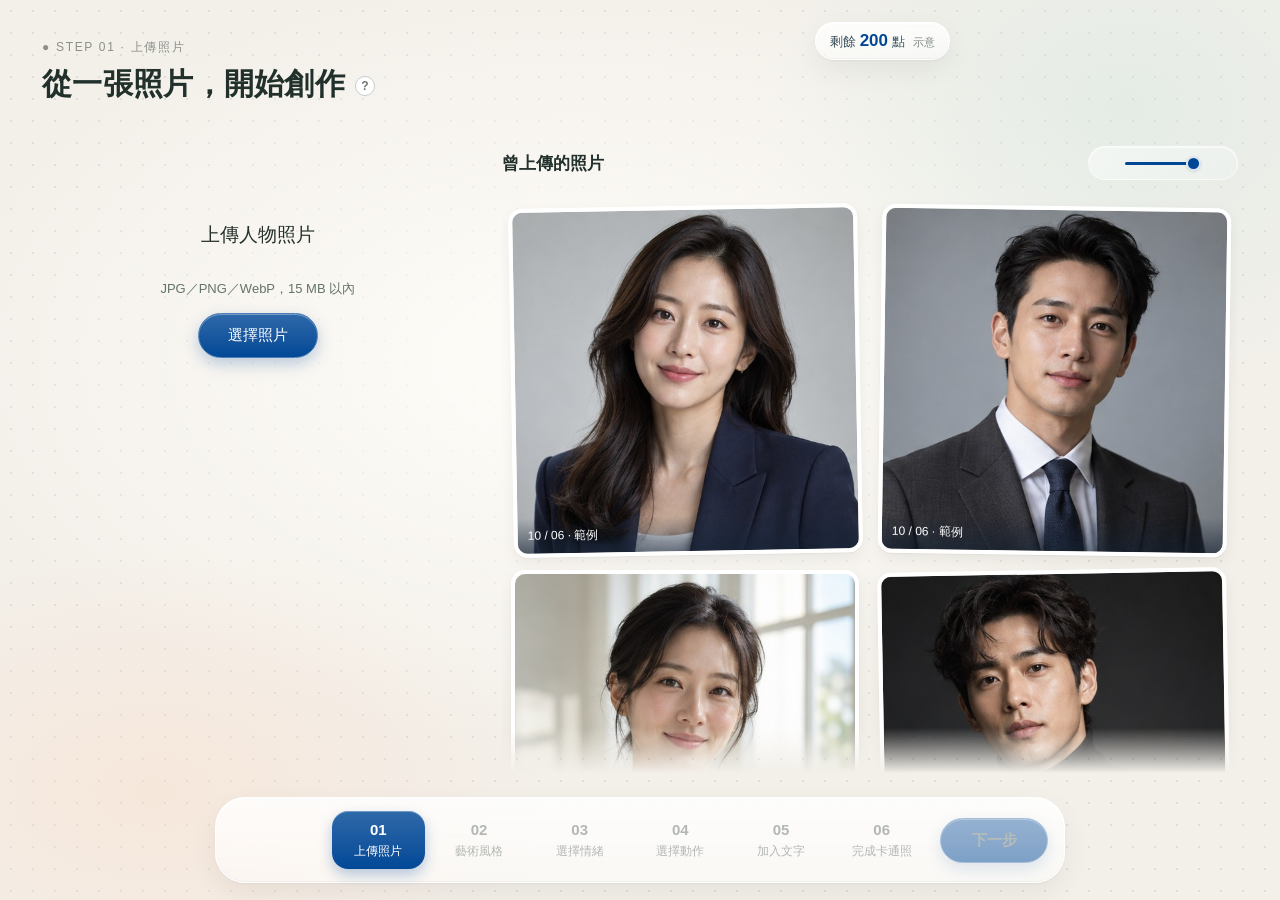
==== commit d62c798b: "Publish latest original product, cartoon and portrait previews" ====
--- a/cartoon/index.html
+++ b/cartoon/index.html
@@ -1 +1 @@
-<!doctype html><html lang="zh-Hant"><head><meta charset="utf-8"><meta name="viewport" content="width=device-width,initial-scale=1"><title>卡通照｜創作工作室</title><link rel="stylesheet" href="style.css?v=slider14"><link rel="stylesheet" href="responsive.css?v=1"><link rel="stylesheet" href="meeting-round.css?v=1"><link rel="stylesheet" href="photo-library.css?v=5"><link rel="stylesheet" href="bubble-interactions.css?v=1"><link rel="stylesheet" href="../immersion.css?v=stamp-align-2"><link rel="stylesheet" href="neutral-character.css?v=consistent-selection-3"><link rel="stylesheet" href="../usability.css?v=20261029-result1"></head><body><div class="desk" aria-hidden="true"><div class="paper"></div><div class="pencils"><i></i><i></i><i></i></div><div class="palette"><i></i><i></i><i></i></div></div><div class="desk-tools" aria-hidden="true"><img src="assets/art-tools-layer-v1.webp" alt=""></div><main id="main"></main><aside id="bubbles" aria-label="創作設定"></aside><footer><button id="back" class="secondary">上一步</button><nav id="steps" aria-label="製作步驟"></nav><button id="next" class="primary">下一步</button></footer><details class="theme-preview"><summary>主色預覽</summary><div id="themes"></div></details><input id="file" type="file" accept="image/jpeg,image/png,image/webp" hidden><script src="app.js?v=20261028-ux4"></script><script src="photo-library.js?v=2"></script><script src="thumbnail-controls.js?v=1"></script><script src="bubble-interactions.js?v=1"></script><script src="../immersion.js?v=stamp-align-2"></script><script src="../usability.js?v=20261028-3"></script></body></html>
+<!doctype html><html lang="zh-Hant"><head><meta charset="utf-8"><meta name="viewport" content="width=device-width,initial-scale=1"><title>卡通照｜創作工作室</title><link rel="preconnect" href="https://fonts.googleapis.com"><link rel="preconnect" href="https://fonts.gstatic.com" crossorigin><link rel="stylesheet" href="https://fonts.googleapis.com/css2?family=Huninn&display=swap"><link rel="stylesheet" href="style.css?v=20261104-publish-1"><link rel="stylesheet" href="responsive.css?v=20261104-publish-1"><link rel="stylesheet" href="meeting-round.css?v=20261104-publish-1"><link rel="stylesheet" href="photo-library.css?v=20261104-publish-1"><link rel="stylesheet" href="bubble-interactions.css?v=20261104-publish-1"><link rel="stylesheet" href="../immersion.css?v=20261104-publish-1"><link rel="stylesheet" href="neutral-character.css?v=20261104-publish-1"><link rel="stylesheet" href="../usability.css?v=20261104-publish-1"><link rel="stylesheet" id="cleanTheme" href="clean.css?v=20261104-publish-1"><link rel="stylesheet" id="sceneTheme" href="clean-scene.css?v=20261104-publish-1"><script>if(/[?&]classic/.test(location.search))document.getElementById('cleanTheme').disabled=document.getElementById('sceneTheme').disabled=true;if(/[?&]plain/.test(location.search))document.getElementById('sceneTheme').disabled=true</script><link rel="stylesheet" href="../concise-help.css?v=20261104-publish-1"></head><body><div class="desk" aria-hidden="true"><div class="paper"></div><div class="pencils"><i></i><i></i><i></i></div><div class="palette"><i></i><i></i><i></i></div></div><div class="desk-tools" aria-hidden="true"><img src="assets/art-tools-layer-v1.png" alt=""></div><main id="main"></main><aside id="bubbles" aria-label="創作設定"></aside><footer><button id="back" class="secondary">上一步</button><nav id="steps" aria-label="製作步驟"></nav><button id="next" class="primary">下一步</button></footer><details class="theme-preview"><summary>主色預覽</summary><div id="themes"></div></details><input id="file" type="file" accept="image/jpeg,image/png,image/webp" hidden><script src="app.js?v=20261104-publish-1"></script><script src="photo-library.js?v=20261104-publish-1"></script><script src="thumbnail-controls.js?v=20261104-publish-1"></script><script src="bubble-interactions.js?v=20261104-publish-1"></script><script src="../immersion.js?v=20261104-publish-1"></script><script src="../usability.js?v=20261104-publish-1"></script><script src="hang.js?v=20261104-publish-1"></script><script src="../concise-help.js?v=20261104-publish-1"></script></body></html>
--- a/cartoon/style.css
+++ b/cartoon/style.css
@@ -1,4 +1,4 @@
-:root{font-family:-apple-system,BlinkMacSystemFont,"PingFang TC",sans-serif;--accent:#355d60;--light:#53787a;--soft:#d8e5e1;--ink:#2d403b;color:var(--ink);background:#f2f0e9}*{box-sizing:border-box}body{margin:0;height:100dvh;overflow:hidden}button,input,select{font:inherit}button{cursor:pointer}button:focus-visible,input:focus-visible,select:focus-visible,summary:focus-visible{outline:2px solid var(--accent);outline-offset:4px}button:disabled{cursor:default;opacity:.5}main{height:calc(100dvh - 126px);padding:34px 42px;display:flex;flex-direction:column;position:relative;z-index:1}h1{font-size:30px;font-weight:550;letter-spacing:-.5px;margin:5px 0 24px}h2{font-size:19px;font-weight:550}.stage{flex:1;min-height:0;display:flex;flex-direction:column;justify-content:center;width:calc(100% - 315px)}.desk{position:fixed;inset:0;background:radial-gradient(ellipse at 30% 20%,#faf9f4,#eae7df);pointer-events:none}.paper{position:absolute;width:68%;height:62%;left:3%;top:16%;background:#fff3;transform:rotate(-3deg);box-shadow:2px 8px 30px #655e4b07}.pencils{position:absolute;right:25px;bottom:150px;display:flex;gap:13px;transform:rotate(25deg);opacity:.33}.pencils i{width:9px;height:165px;background:linear-gradient(90deg,#aa8562,#e1c6a5,#a88764);clip-path:polygon(0 0,100% 0,100% 92%,50% 100%,0 92%)}.pencils i:nth-child(2){background:#7c9687;transform:translateY(-22px)}.pencils i:nth-child(3){background:#b8a4a1;transform:rotate(7deg)}.palette{position:absolute;right:12px;top:20px;width:210px;height:100px;border-radius:45%;background:#e0d8c670;transform:rotate(18deg);display:flex;gap:14px;padding:22px;opacity:.35}.palette i{background:#799387;width:32px;height:32px;border-radius:50%}.palette i:nth-child(2){background:#b89483}.palette i:nth-child(3){background:#9f95b2}footer{position:fixed;z-index:20;bottom:17px;left:50%;transform:translateX(-50%);width:min(850px,calc(100vw - 40px));padding:13px 16px;display:grid;grid-template-columns:88px 1fr 108px;gap:12px;align-items:center;background:#ffffffa8;border:1px solid #ffffffe0;border-radius:25px;backdrop-filter:blur(22px);box-shadow:0 9px 25px #31473f0c}button{border:0;color:var(--ink)}.primary,.secondary{padding:12px 18px;border-radius:18px;border:1px solid #ffffffb8;box-shadow:inset 0 1px 1px #fff7,0 4px 10px #31473f12}.primary{background:linear-gradient(145deg,var(--light),var(--accent));color:#fff}.secondary{background:#ffffff94}.primary:disabled{background:#dfe6df;color:#718078}.steps{display:flex;gap:8px}nav{display:flex;gap:8px}nav button{flex:1;min-width:0;height:58px;background:#ffffff80;border-radius:16px;border:1px solid #ffffffde;padding:6px 2px;color:#60736a}nav strong{display:block;font-size:16px;font-weight:500;margin-bottom:5px}nav span{font-size:11px;white-space:nowrap}nav .active{background:linear-gradient(145deg,var(--light),var(--accent));color:white;box-shadow:0 5px 13px #31473f20}.cards{display:flex;gap:22px;align-items:center;overflow-x:auto;overflow-y:hidden;padding:28px 8px 32px;scrollbar-width:none;cursor:grab;touch-action:pan-y;user-select:none;mask-image:linear-gradient(90deg,#000 0%,#000 calc(100% - 35px),transparent)}.cards.dragging{cursor:grabbing}.card{position:relative;flex:0 0 calc((100% - 70px)/4.25);min-width:160px;height:clamp(225px,38dvh,370px);border:7px solid white;background:#fff;box-shadow:2px 7px 18px #453f3312;transform:translateY(var(--lift,0px)) rotate(var(--angle,-2deg));transition:transform .3s,box-shadow .3s;text-align:left;padding:0;overflow:hidden}.card:nth-child(2n){--angle:2deg;--lift:8px}.card:nth-child(3n){--angle:-1deg;--lift:-8px}.card:hover{transform:translateY(-10px) rotate(0) scale(1.025);box-shadow:4px 13px 25px #453f3320}.card.selected{outline:2px solid var(--accent);outline-offset:3px;transform:translateY(-7px) rotate(0)}.art{height:calc(100% - 75px);background:url('assets/cartoon-styles.webp') no-repeat;background-size:300% 200%}.pose-art{background-image:url('assets/gesture-studies-approved.webp');background-size:400% 215%}.caption{padding:12px 9px}.caption strong{display:block;font-size:17px;font-weight:550}.caption small{display:block;margin-top:7px;color:#617168;font-size:13px}.check{position:absolute;right:8px;top:8px;width:23px;height:23px;background:var(--accent);color:white;border-radius:50%;display:none;place-items:center}.selected .check{display:grid}.arrows{display:flex;justify-content:center;gap:18px}.arrows button{width:32px;height:32px;background:#ffffff9c;border-radius:50%;border:1px solid white;font-size:22px}.upload{display:grid;grid-template-columns:1fr 1fr;gap:35px;align-items:center}.dropzone{border:1px dashed #8da499;border-radius:28px;background:#ffffff65;backdrop-filter:blur(12px);padding:24px;min-height:300px;text-align:center;display:flex;flex-direction:column;justify-content:center;gap:16px}.dropzone img{max-width:100%;height:clamp(140px,29dvh,310px);object-fit:contain}.dropzone p,.hint{font-size:13px;line-height:1.8;color:#63746a}.sample{width:100%;max-height:350px;object-fit:contain;border:8px solid #fff;transform:rotate(2deg);box-shadow:2px 8px 20px #453f3312}.sample-btn{background:none;padding:15px;width:100%;font-size:14px}.mood-art{display:grid;place-items:center;background:#faf9f4}.mood-art svg{width:85%;height:90%;stroke:#6b786b;stroke-width:1.7;fill:none}.text-grid{display:grid;grid-template-columns:repeat(4,1fr);gap:18px;max-width:900px;padding:18px 8px}.text-card{border:1px solid #fff;border-radius:17px;background:#ffffff87;min-height:92px;font-size:22px;transform:rotate(-2deg);box-shadow:2px 6px 15px #453f330a}.text-card:nth-child(2n){transform:rotate(2deg)}.text-card.selected{outline:2px solid var(--accent);background:var(--soft)}.text-settings{display:flex;gap:12px;align-items:center;flex-wrap:wrap;padding:20px 8px}.text-settings input,.text-settings select{border:1px solid #d2ddd3;border-radius:14px;padding:12px;background:#ffffffaa;color:var(--ink)}.text-settings input{flex:1;min-width:180px}.result{display:grid;grid-template-columns:1fr 1fr;gap:38px;align-items:center}.print{position:relative;border:10px solid white;border-bottom-width:16px;background:#f8f4ed;box-shadow:2px 9px 22px #453f3318;transform:rotate(-1deg);transition:transform .3s;max-width:390px;margin:auto;width:100%}.print:hover{transform:translateY(-5px) rotate(.5deg)}.result-art{aspect-ratio:1;background-image:url('assets/cartoon-styles.webp');background-size:300% 200%}.result-text{text-align:center;padding:6px 10px 16px;font-size:24px}.result-info{display:flex;flex-direction:column;gap:16px}.result-info p{font-size:14px;line-height:1.8}.result-info .hint{font-size:12px}#bubbles{position:fixed;right:20px;top:75px;width:280px;height:440px;z-index:10}.bubble{position:absolute;width:100px;height:100px;border-radius:49% 51% 53% 47%;border:1px dashed #8da49999;background:#fff4;backdrop-filter:blur(10px);box-shadow:inset 1px 2px 4px #ffffffb0,4px 8px 17px #31473f09;display:flex;flex-direction:column;align-items:center;justify-content:center;padding:10px;gap:6px}.bubble.chosen{border:1px solid #ffffffbc;background:radial-gradient(ellipse at 23% 16%,#ffffffbd,transparent 65%),color-mix(in srgb,var(--soft) 48%,transparent)}.bubble small{font-size:10px;color:#63766c}.bubble strong{font-size:13px;font-weight:550;line-height:1.4}.person{left:100px;top:140px;width:128px;height:128px;overflow:hidden;border:1px solid white}.person img{position:absolute;inset:0;width:100%;height:100%;object-fit:cover}.person strong{position:absolute;bottom:17px;color:white;text-shadow:0 1px 4px #0008}.bubble-style{left:135px;top:0}.bubble-mood{left:0;top:85px}.bubble-pose{left:0;top:270px}.bubble-text{left:155px;top:325px}.theme-preview{position:fixed;left:24px;bottom:123px;z-index:30;background:#ffffffc9;border:1px solid white;border-radius:17px;backdrop-filter:blur(14px);font-size:12px}.theme-preview summary{padding:10px 14px;cursor:pointer}.theme-preview #themes{display:flex;gap:8px;padding:0 12px 12px}.theme-preview button{width:24px;height:24px;border-radius:50%;border:2px solid white}.error{color:#8a5144!important}.studio-note{margin:0 0 12px;font-size:12px;color:#63746a}
+:root{font-family:-apple-system,BlinkMacSystemFont,"PingFang TC",sans-serif;--accent:#355d60;--light:#53787a;--soft:#d8e5e1;--ink:#2d403b;color:var(--ink);background:#f2f0e9}*{box-sizing:border-box}body{margin:0;height:100dvh;overflow:hidden}button,input,select{font:inherit}button{cursor:pointer}button:focus-visible,input:focus-visible,select:focus-visible,summary:focus-visible{outline:2px solid var(--accent);outline-offset:4px}button:disabled{cursor:default;opacity:.5}main{height:calc(100dvh - 126px);padding:34px 42px;display:flex;flex-direction:column;position:relative;z-index:1}h1{font-size:30px;font-weight:550;letter-spacing:-.5px;margin:5px 0 24px}h2{font-size:19px;font-weight:550}.stage{flex:1;min-height:0;display:flex;flex-direction:column;justify-content:center;width:calc(100% - 315px)}.desk{position:fixed;inset:0;background:radial-gradient(ellipse at 30% 20%,#faf9f4,#eae7df);pointer-events:none}.paper{position:absolute;width:68%;height:62%;left:3%;top:16%;background:#fff3;transform:rotate(-3deg);box-shadow:2px 8px 30px #655e4b07}.pencils{position:absolute;right:25px;bottom:150px;display:flex;gap:13px;transform:rotate(25deg);opacity:.33}.pencils i{width:9px;height:165px;background:linear-gradient(90deg,#aa8562,#e1c6a5,#a88764);clip-path:polygon(0 0,100% 0,100% 92%,50% 100%,0 92%)}.pencils i:nth-child(2){background:#7c9687;transform:translateY(-22px)}.pencils i:nth-child(3){background:#b8a4a1;transform:rotate(7deg)}.palette{position:absolute;right:12px;top:20px;width:210px;height:100px;border-radius:45%;background:#e0d8c670;transform:rotate(18deg);display:flex;gap:14px;padding:22px;opacity:.35}.palette i{background:#799387;width:32px;height:32px;border-radius:50%}.palette i:nth-child(2){background:#b89483}.palette i:nth-child(3){background:#9f95b2}footer{position:fixed;z-index:20;bottom:17px;left:50%;transform:translateX(-50%);width:min(850px,calc(100vw - 40px));padding:13px 16px;display:grid;grid-template-columns:88px 1fr 108px;gap:12px;align-items:center;background:#ffffffa8;border:1px solid #ffffffe0;border-radius:25px;backdrop-filter:blur(22px);box-shadow:0 9px 25px #31473f0c}button{border:0;color:var(--ink)}.primary,.secondary{padding:12px 18px;border-radius:18px;border:1px solid #ffffffb8;box-shadow:inset 0 1px 1px #fff7,0 4px 10px #31473f12}.primary{background:linear-gradient(145deg,var(--light),var(--accent));color:#fff}.secondary{background:#ffffff94}.primary:disabled{background:#dfe6df;color:#718078}.steps{display:flex;gap:8px}nav{display:flex;gap:8px}nav button{flex:1;min-width:0;height:58px;background:#ffffff80;border-radius:16px;border:1px solid #ffffffde;padding:6px 2px;color:#60736a}nav strong{display:block;font-size:16px;font-weight:500;margin-bottom:5px}nav span{font-size:11px;white-space:nowrap}nav .active{background:linear-gradient(145deg,var(--light),var(--accent));color:white;box-shadow:0 5px 13px #31473f20}.cards{display:flex;gap:22px;align-items:center;overflow-x:auto;overflow-y:hidden;padding:28px 8px 32px;scrollbar-width:none;cursor:grab;touch-action:pan-y;user-select:none;mask-image:linear-gradient(90deg,#000 0%,#000 calc(100% - 35px),transparent)}.cards.dragging{cursor:grabbing}.card{position:relative;flex:0 0 calc((100% - 70px)/4.25);min-width:160px;height:clamp(225px,38dvh,370px);border:7px solid white;background:#fff;box-shadow:2px 7px 18px #453f3312;transform:translateY(var(--lift,0px)) rotate(var(--angle,-2deg));transition:transform .3s,box-shadow .3s;text-align:left;padding:0;overflow:hidden}.card:nth-child(2n){--angle:2deg;--lift:8px}.card:nth-child(3n){--angle:-1deg;--lift:-8px}.card:hover{transform:translateY(-10px) rotate(0) scale(1.025);box-shadow:4px 13px 25px #453f3320}.card.selected{outline:2px solid var(--accent);outline-offset:3px;transform:translateY(-7px) rotate(0)}.art{height:calc(100% - 75px);background:url('assets/cartoon-styles.png') no-repeat;background-size:300% 200%}.pose-art{background-image:url('assets/gesture-studies-approved.png');background-size:400% 215%}.caption{padding:12px 9px}.caption strong{display:block;font-size:17px;font-weight:550}.caption small{display:block;margin-top:7px;color:#617168;font-size:13px}.check{position:absolute;right:8px;top:8px;width:23px;height:23px;background:var(--accent);color:white;border-radius:50%;display:none;place-items:center}.selected .check{display:grid}.arrows{display:flex;justify-content:center;gap:18px}.arrows button{width:32px;height:32px;background:#ffffff9c;border-radius:50%;border:1px solid white;font-size:22px}.upload{display:grid;grid-template-columns:1fr 1fr;gap:35px;align-items:center}.dropzone{border:1px dashed #8da499;border-radius:28px;background:#ffffff65;backdrop-filter:blur(12px);padding:24px;min-height:300px;text-align:center;display:flex;flex-direction:column;justify-content:center;gap:16px}.dropzone img{max-width:100%;height:clamp(140px,29dvh,310px);object-fit:contain}.dropzone p,.hint{font-size:13px;line-height:1.8;color:#63746a}.sample{width:100%;max-height:350px;object-fit:contain;border:8px solid #fff;transform:rotate(2deg);box-shadow:2px 8px 20px #453f3312}.sample-btn{background:none;padding:15px;width:100%;font-size:14px}.mood-art{display:grid;place-items:center;background:#faf9f4}.mood-art svg{width:85%;height:90%;stroke:#6b786b;stroke-width:1.7;fill:none}.text-grid{display:grid;grid-template-columns:repeat(4,1fr);gap:18px;max-width:900px;padding:18px 8px}.text-card{border:1px solid #fff;border-radius:17px;background:#ffffff87;min-height:92px;font-size:22px;transform:rotate(-2deg);box-shadow:2px 6px 15px #453f330a}.text-card:nth-child(2n){transform:rotate(2deg)}.text-card.selected{outline:2px solid var(--accent);background:var(--soft)}.text-settings{display:flex;gap:12px;align-items:center;flex-wrap:wrap;padding:20px 8px}.text-settings input,.text-settings select{border:1px solid #d2ddd3;border-radius:14px;padding:12px;background:#ffffffaa;color:var(--ink)}.text-settings input{flex:1;min-width:180px}.result{display:grid;grid-template-columns:1fr 1fr;gap:38px;align-items:center}.print{position:relative;border:10px solid white;border-bottom-width:16px;background:#f8f4ed;box-shadow:2px 9px 22px #453f3318;transform:rotate(-1deg);transition:transform .3s;max-width:390px;margin:auto;width:100%}.print:hover{transform:translateY(-5px) rotate(.5deg)}.result-art{aspect-ratio:1;background-image:url('assets/cartoon-styles.png');background-size:300% 200%}.result-text{text-align:center;padding:6px 10px 16px;font-size:24px}.result-info{display:flex;flex-direction:column;gap:16px}.result-info p{font-size:14px;line-height:1.8}.result-info .hint{font-size:12px}#bubbles{position:fixed;right:20px;top:75px;width:280px;height:440px;z-index:10}.bubble{position:absolute;width:100px;height:100px;border-radius:49% 51% 53% 47%;border:1px dashed #8da49999;background:#fff4;backdrop-filter:blur(10px);box-shadow:inset 1px 2px 4px #ffffffb0,4px 8px 17px #31473f09;display:flex;flex-direction:column;align-items:center;justify-content:center;padding:10px;gap:6px}.bubble.chosen{border:1px solid #ffffffbc;background:radial-gradient(ellipse at 23% 16%,#ffffffbd,transparent 65%),color-mix(in srgb,var(--soft) 48%,transparent)}.bubble small{font-size:10px;color:#63766c}.bubble strong{font-size:13px;font-weight:550;line-height:1.4}.person{left:100px;top:140px;width:128px;height:128px;overflow:hidden;border:1px solid white}.person img{position:absolute;inset:0;width:100%;height:100%;object-fit:cover}.person strong{position:absolute;bottom:17px;color:white;text-shadow:0 1px 4px #0008}.bubble-style{left:135px;top:0}.bubble-mood{left:0;top:85px}.bubble-pose{left:0;top:270px}.bubble-text{left:155px;top:325px}.theme-preview{position:fixed;left:24px;bottom:123px;z-index:30;background:#ffffffc9;border:1px solid white;border-radius:17px;backdrop-filter:blur(14px);font-size:12px}.theme-preview summary{padding:10px 14px;cursor:pointer}.theme-preview #themes{display:flex;gap:8px;padding:0 12px 12px}.theme-preview button{width:24px;height:24px;border-radius:50%;border:2px solid white}.error{color:#8a5144!important}.studio-note{margin:0 0 12px;font-size:12px;color:#63746a}
 @media(max-width:1050px){#bubbles{display:none}.stage{width:100%}}@media(max-width:760px){main{padding:23px 20px}h1{font-size:25px}.card{flex-basis:44%;min-width:140px}.upload,.result{gap:18px}.text-grid{grid-template-columns:repeat(2,1fr)}footer{grid-template-columns:52px 1fr 66px;padding:9px;gap:5px}nav{gap:4px}nav span{font-size:8px}nav button{border-radius:12px}.primary,.secondary{font-size:11px;padding:10px 5px}.dropzone{padding:15px;min-height:230px}.result-info{gap:9px}.result-info p{font-size:12px}}
 @media(prefers-reduced-motion:reduce){*{transition:none!important}.card:hover,.print:hover{transform:none}}
 /* Hidden Back must retain its grid slot so navigation never falls into the narrow column. */
@@ -17,7 +17,7 @@
 main[data-step="0"] .sample{height:clamp(220px,43dvh,390px)}
 @media(max-width:760px){main[data-step="0"] .upload{gap:20px}main[data-step="0"] .dropzone{min-height:240px}main[data-step="0"] .sample{height:clamp(160px,33dvh,260px)}}
 /* Real overhead artist desk; interactive work remains on the clean paper area. */
-.desk{background:#f1eee7 url('assets/art-desk-v1.webp') center center/cover no-repeat}
+.desk{background:#f1eee7 url('assets/art-desk-v1.png') center center/cover no-repeat}
 .desk:after{content:"";position:absolute;inset:0;background:linear-gradient(90deg,#faf8f13d,transparent 70%,#faf8f118)}
 .desk .paper,.desk .pencils,.desk .palette{display:none}
 .card{box-shadow:3px 7px 15px #50483717}
@@ -30,7 +30,7 @@
 .bubble:not(.chosen):not(.person){background:radial-gradient(ellipse at 20% 15%,#ffffffb8,transparent 65%),#faf8f180;border-color:#8da49999}
 .bubble small{color:#64776b}
 /* A real tabletop, separate tool foreground, and work sheets sharing one ground plane. */
-.desk{background:#f2eee5 url('assets/art-desk-base-v1.webp') center/cover no-repeat}
+.desk{background:#f2eee5 url('assets/art-desk-base-v1.png') center/cover no-repeat}
 .desk:after{background:linear-gradient(135deg,#fff4,transparent 65%)}
 .desk-tools{position:fixed;inset:0;pointer-events:none;z-index:0;transform:translate(var(--tool-x,0px),var(--tool-y,0px));transition:transform .8s cubic-bezier(.2,.7,.2,1)}
 .desk-tools img{width:100%;height:100%;object-fit:cover;object-position:right center;opacity:.75}
@@ -53,7 +53,7 @@
 @media(max-width:1050px){.desk-tools{right:-18vw;width:85vw}.desk-tools img{opacity:.4}}
 /* Each step puts its own materials on the same desk, below the fixed settings cluster. */
 .desk-tools{inset:auto 14px 90px auto;width:230px;height:230px;transform:none!important;transition:none;overflow:visible}
-.tool-set{position:absolute;inset:0;background:url('assets/step-tools-v1.webp') no-repeat;background-size:300% 200%;opacity:.85}
+.tool-set{position:absolute;inset:0;background:url('assets/step-tools-v1.png') no-repeat;background-size:300% 200%;opacity:.85}
 #bubbles{top:36px;height:370px}
 .bubble{width:88px;height:88px}
 .bubble-style{left:0;top:0}.bubble-mood{left:0;top:100px}.bubble-pose{left:0;top:205px}.bubble-text{left:155px;top:265px}
@@ -66,7 +66,7 @@
 main[data-step="1"] .caption{padding:14px 15px}
 main[data-step="2"] .card{border:0;background:repeating-linear-gradient(0deg,transparent,transparent 22px,#a7b4bd25 23px,#a7b4bd25 24px),#faf8ef;box-shadow:2px 4px 9px #5b51441c;padding-left:15px;overflow:hidden}
 main[data-step="2"] .card:before{content:"";position:absolute;left:6px;top:12px;bottom:12px;width:5px;background:radial-gradient(circle at center,#a4a79b 1.5px,transparent 2px) center top/5px 18px;z-index:1}
-main[data-step="2"] .art{background-image:url('assets/emotion-pencil-v1.webp');background-size:300% 200%;background-color:transparent;height:calc(100% - 75px)}
+main[data-step="2"] .art{background-image:url('assets/emotion-pencil-v1.png');background-size:300% 200%;background-color:transparent;height:calc(100% - 75px)}
 main[data-step="3"] .card{border:0;background:#f8f6ed;box-shadow:2px 4px 9px #5b51441c;padding:8px}
 main[data-step="4"] .text-card{border-radius:2px;background:#fbf8ed;box-shadow:2px 4px 9px #5b51441c}
 .desk-tools{right:-38px;bottom:75px;width:310px;height:310px;opacity:1}
@@ -77,7 +77,7 @@
 @media(max-width:1050px){.desk-tools{width:180px;height:180px;right:-30px;opacity:.5}body[data-step="0"] .desk-tools{width:130px;height:230px}body[data-step="2"] .desk-tools,body[data-step="3"] .desk-tools{width:170px;height:190px;right:-25px}}
 /* Simple pencil emotion notation, surrounded portrait, and an unframed upload desk. */
 main[data-step="0"] .stage:before{display:none}
-main[data-step="2"] .art{background-image:url('assets/emotion-symbols-v2.webp')}
+main[data-step="2"] .art{background-image:url('assets/emotion-symbols-v2.png')}
 #bubbles{right:20px;top:36px;width:280px;height:380px}
 .bubble-style{left:155px;top:0}
 .bubble-mood{left:0;top:90px}
@@ -92,8 +92,8 @@
 main[data-step="1"] .card:before,main[data-step="3"] .card:before{content:"";position:absolute;left:5px;top:12px;bottom:12px;width:5px;background:radial-gradient(circle at center,#a4a79b 1.5px,transparent 2px) center top/5px 18px;z-index:1}
 main[data-step="2"] .card{padding:0;border:0;background:#fbf8ed;box-shadow:2px 4px 9px #5b514415}
 main[data-step="2"] .card:before{display:none}
-main[data-step="2"] .mood-art{background-image:url('assets/emotion-stamps-v1.webp');background-size:400% 200%;background-color:transparent}
-main[data-step="3"] .pose-art{background-image:url('assets/cartoon-gestures-v1.webp');background-size:400% 200%}
+main[data-step="2"] .mood-art{background-image:url('assets/emotion-stamps-v1.png');background-size:400% 200%;background-color:transparent}
+main[data-step="3"] .pose-art{background-image:url('assets/cartoon-gestures-v1.png');background-size:400% 200%}
 main[data-step="1"] .caption,main[data-step="3"] .caption{padding-left:10px}
 main[data-step="2"] .mood-art,main[data-step="3"] .pose-art{height:calc(100% - 75px);width:calc((clamp(225px,38dvh,370px) - 75px)*.75);max-width:100%;margin:0 auto;background-color:transparent}
 /* Ink and graphite are transparent marks on the working paper, never framed prints. */
@@ -102,14 +102,14 @@
 main[data-step="2"] .card.selected{outline:0;box-shadow:none}
 main[data-step="2"] .card:hover{box-shadow:none;transform:scale(1.02) rotate(0)}
 main[data-step="2"] .card.selected .caption strong{color:var(--accent);text-decoration:underline;text-underline-offset:6px}
-main[data-step="2"] .mood-art{background-image:url('assets/emotion-ink-transparent-v2.webp')}
-main[data-step="3"] .pose-art{background-image:url('assets/cartoon-gestures-transparent-v2.webp')}
+main[data-step="2"] .mood-art{background-image:url('assets/emotion-ink-transparent-v2.png')}
+main[data-step="3"] .pose-art{background-image:url('assets/cartoon-gestures-transparent-v2.png')}
 .text-card{font-family:"Kaiti TC","STKaiti","KaiTi",cursive;font-size:28px;letter-spacing:1px;font-weight:500;background:linear-gradient(#fbf5dccc,#fbf5dcf2)!important;box-shadow:1px 4px 7px #5b514418;position:relative}
 .text-card:before{content:"";position:absolute;left:12%;right:12%;top:0;height:8px;background:#cfc49e16}
 .text-card.selected{background:#f6eac0!important}
 #custom{font-family:"Kaiti TC","STKaiti","KaiTi",cursive;font-size:23px}
 .text-card,#custom{font-family:-apple-system,BlinkMacSystemFont,"PingFang TC",sans-serif;font-weight:500;letter-spacing:0;font-size:23px}
-main[data-step="3"] .pose-art{background-image:url('assets/stick-gestures-transparent-v1.webp')}
+main[data-step="3"] .pose-art{background-image:url('assets/stick-gestures-transparent-v1.png')}
 /* Sticker lettering is composed beside the subject, in preview and in PNG output. */
 .text-compose{display:grid;grid-template-columns:minmax(0,1.45fr) minmax(230px,1fr);gap:28px;align-items:center}
 .text-compose .text-grid{grid-template-columns:repeat(2,1fr);gap:12px;padding:10px 0}
@@ -139,7 +139,7 @@
 body[data-step="5"] .desk-tools{display:none}
 @media(max-width:760px){.text-selection .text-grid{grid-template-columns:repeat(2,1fr);gap:14px}.text-selection .text-card{min-height:75px}.display-cord{left:-15px;right:-15px}}
 
-#next{white-space:nowrap}body[data-step="5"] #bubbles{display:none}main[data-step="5"] .stage{width:100%;max-width:1100px;margin:0 auto}.wood-clip{width:25px;height:58px;top:-27px;background:url('assets/mini-wood-clip-v2.webp') center/contain no-repeat;box-shadow:none;filter:drop-shadow(1px 2px 1px #3b302833);border-radius:0}.wood-clip:after{display:none}
+#next{white-space:nowrap}body[data-step="5"] #bubbles{display:none}main[data-step="5"] .stage{width:100%;max-width:1100px;margin:0 auto}.wood-clip{width:25px;height:58px;top:-27px;background:url('assets/mini-wood-clip-v2.png') center/contain no-repeat;box-shadow:none;filter:drop-shadow(1px 2px 1px #3b302833);border-radius:0}.wood-clip:after{display:none}
 
 /* Clothespins stay fixed on their own layer while the drawing paper moves. */
 .hanging-art{width:min(470px,52dvh);margin:auto}
@@ -147,7 +147,7 @@
 .hanging-art>.wood-clip{top:13px;width:43px;height:78px;z-index:3;pointer-events:none;transform:rotate(3deg)}
 .hanging-art>.clip-left{left:10%}.hanging-art>.clip-right{right:10%;transform:rotate(-4deg)}
 .hanging-art .print:hover{transform:translateY(-2px) rotate(-.9deg)}
-main[data-step="1"] .art{background-image:url('assets/cartoon-styles-transparent-v2.webp');background-color:transparent!important}
+main[data-step="1"] .art{background-image:url('assets/cartoon-styles-transparent-v2.png');background-color:transparent!important}
 /* Leave breathing room around the cutout portraits. */
 main[data-step="1"] .art{transform:scale(.92);transform-origin:center center}
 /* Keep paper attached at its top edge; only its lower edge tips on hover. */
@@ -183,3 +183,51 @@
 .hanging-art>.wood-clip{top:-13px}
 .hanging-art .print:before,.hanging-art .print:after{display:none}
 .hanging-art .print:hover{transform:rotateX(2deg)}
+
+/* 11/2 meeting: text is typed straight onto the 1:1 canvas; Huninn (Google Fonts, rounded) is the single typeface. */
+.text-board{display:grid;grid-template-columns:min(440px,52dvh) minmax(220px,300px);gap:56px;align-items:center;justify-content:center;width:100%;margin:auto}
+.text-canvas{position:relative;width:100%;aspect-ratio:1;background:#f6f3ea;border-radius:6px;box-shadow:0 12px 32px #4b412f1f;overflow:hidden}
+.text-silhouette{position:absolute;left:15%;bottom:0;width:70%;height:auto;fill:#d3cfc4}
+.text-box{position:absolute;transform:translate(-50%,-50%);display:flex;align-items:center;gap:2px;padding:4px 10px 4px 2px;border:1.5px dashed var(--accent);border-radius:12px;background:#fffdf8d9;white-space:nowrap}
+.text-box.dragging{border-style:solid;box-shadow:0 8px 18px #4b412f26}
+.text-box input{font-family:'Huninn','PingFang TC',sans-serif;font-size:clamp(22px,3.6dvh,34px);line-height:1.3;color:#2c2b27;border:0;background:transparent;outline:none;text-align:center;padding:2px 0;max-width:15em}
+.text-box input::placeholder{color:#9a968b;font-size:.7em}
+.text-grip{display:grid;grid-template-columns:repeat(2,4px);gap:4px;place-content:center;width:28px;height:36px;padding:0;border:0;background:none;cursor:grab;touch-action:none;border-radius:8px}
+.text-grip:active{cursor:grabbing}
+.text-grip i{width:4px;height:4px;border-radius:50%;background:var(--accent)}
+.text-add{position:absolute;left:50%;top:15%;transform:translate(-50%,-50%);border:1.5px dashed #b9b3a3;border-radius:12px;background:#fffdf8b3;padding:10px 16px;font-size:15px;color:#5b5a52;cursor:pointer}
+.text-ratio{position:absolute;right:12px;bottom:10px;font-size:12px;color:#8d897d}
+.text-side h2{font-size:15px;font-weight:600;margin:0 0 12px;color:var(--ink)}
+.phrase-chips{display:flex;flex-wrap:wrap;gap:8px}
+.phrase-chips button,.text-none{min-height:42px;padding:8px 16px;border:1px solid #dcd6c7;border-radius:999px;background:#fffdf7;color:var(--ink);font-size:15px;cursor:pointer;transition:border-color .2s,color .2s}
+.phrase-chips button.selected,.text-none.selected{border-color:var(--accent);color:var(--accent);background:#fff}
+.text-none{margin-top:12px}
+.text-side .hint{margin:18px 0 0}
+@media(max-width:760px){.text-board{grid-template-columns:1fr;gap:24px}.text-canvas{width:min(100%,360px);margin:0 auto}}
+
+/* Points (placeholder pricing) and the "why regenerate" panel — same pattern as portrait and product. */
+.point-balance{position:fixed;top:22px;right:330px;z-index:20;display:flex;align-items:baseline;gap:4px;padding:8px 14px;border-radius:999px;background:#fffdf8e6;border:1px solid #fff;box-shadow:0 4px 14px #5048371a;font-size:13px;color:#344c57;backdrop-filter:blur(8px)}
+.point-balance strong{font-size:17px;color:var(--accent)}
+.point-balance small{margin-left:4px;font-size:11px;color:#7a8580}
+@media(max-width:1050px){.point-balance{right:16px}}
+@media(max-width:700px){.point-balance{position:absolute;top:12px;padding:6px 11px;font-size:12px}}
+.point-cost{display:flex;flex-wrap:wrap;align-items:baseline;gap:4px 10px;margin:14px 0 0;font-size:12px;color:#526775}
+.point-cost strong{font-size:15px;color:var(--accent)}
+.regen-panel{margin-top:14px;padding:16px;border-radius:16px;background:#fffdf8cc;border:1px solid #fff;box-shadow:0 6px 18px #5048371a}
+.regen-panel p{margin:0;font-size:14px;line-height:1.7;color:#3d4a46}
+.regen-panel p strong{margin-right:6px}
+.regen-reasons{display:flex;flex-wrap:wrap;gap:8px;margin:12px 0}
+.regen-reasons button{min-height:40px;padding:8px 14px;border:1px solid #dcd6c7;border-radius:999px;background:#fff;color:var(--ink);font-size:14px;cursor:pointer}
+.regen-reasons button:hover{border-color:var(--accent);color:var(--accent)}
+.regen-panel .hint{font-size:12px}
+
+/* Style level (像本人／更有風格): one switch above the style cards swaps all seven previews. */
+.level-switch{align-self:flex-start;display:inline-flex;gap:4px;padding:4px;margin:0 0 4px 8px;border-radius:999px;background:#ffffffa6;border:1px solid #fff;box-shadow:0 4px 14px #5048371a;backdrop-filter:blur(10px)}
+.level-switch button{display:flex;align-items:baseline;gap:8px;min-height:44px;padding:8px 20px;border-radius:999px;background:transparent;color:#5b6b64;transition:background-color .2s,color .2s,box-shadow .2s}
+.level-switch button strong{font-size:15px;font-weight:600}
+.level-switch button small{font-size:12px;color:inherit;opacity:.8}
+.level-switch button.selected{background:linear-gradient(145deg,var(--light),var(--accent));color:#fff;box-shadow:0 4px 10px #31473f24}
+.level-switch button:not(.selected):hover{color:var(--accent);background:#fff}
+/* 11/3: one artwork per style × level (assets/styles/), passed in as --art. */
+main[data-step="1"] .art.style-art::before{background-image:var(--art)!important;background-size:contain!important;background-position:center bottom!important}
+@media(max-width:700px){.level-switch{align-self:stretch;width:100%;margin-left:0}.level-switch button{flex:1;justify-content:center;white-space:nowrap}.level-switch button small{display:none}}
--- a/cartoon/photo-library.css
+++ b/cartoon/photo-library.css
@@ -4,8 +4,9 @@
 body .history-photo{height:100%!important;aspect-ratio:auto!important;background:#f9f8f3!important}
 body .history-photo img{object-fit:contain!important;object-position:center!important;transform:none!important;width:100%!important;height:100%!important}
 .history-view button,.view-switch button{font-size:24px!important;min-width:44px;min-height:44px!important;display:grid;place-items:center;padding:4px 12px!important}.history-view button:disabled,.view-switch button:disabled{opacity:.3}
-body .dropzone img,body .dropzone .upload-preview{display:block!important;max-width:100%!important;width:auto!important;height:auto!important;max-height:48dvh!important;object-fit:contain!important;margin:0 auto 18px!important;border:10px solid #fff!important;border-bottom-width:17px!important;border-radius:1px!important;box-shadow:2px 7px 17px #453f3320!important;background:#fff;transform:rotate(-1deg)}
-@media(max-width:700px){body .dropzone img,body .dropzone .upload-preview{max-height:300px!important;border-width:8px!important;border-bottom-width:13px!important}}
+/* Uploaded photo keeps its own ratio: fixed width, no white frame (11/2 meeting). drop-shadow follows the visible image, not the box. */
+body .dropzone img,body .dropzone .upload-preview{display:block!important;width:min(100%,360px)!important;max-width:100%!important;height:auto!important;max-height:62dvh!important;object-fit:contain!important;margin:0 auto 18px!important;border:0!important;border-radius:4px!important;box-shadow:none!important;background:none!important;filter:drop-shadow(0 8px 18px #453f3326);transform:none}
+@media(max-width:700px){body .dropzone img,body .dropzone .upload-preview{width:min(100%,260px)!important;max-height:380px!important}}
 
 /* Library geometry stays fixed while density changes inside it. */
 .history-header,.library-header{height:44px!important;min-height:44px!important;margin:0 0 16px!important;align-items:center!important}
--- a/immersion.css
+++ b/immersion.css
@@ -15,7 +15,7 @@
 /* The 1536×1024 stamp sheet has 4×2 cells: each cell is 384×512.
    Keep its 3:4 cell ratio independent of the paper card dimensions. */
 main[data-step="2"] .mood-art{position:relative;background-image:none!important;overflow:visible}
-main[data-step="2"] .mood-art::before{content:"";position:absolute;top:0;left:50%;height:100%;width:auto;aspect-ratio:3/4;transform:translateX(-50%);background-image:url('cartoon/assets/emotion-ink-transparent-v2.webp');background-size:400% 200%;background-position:inherit;background-repeat:no-repeat;pointer-events:none}
+main[data-step="2"] .mood-art::before{content:"";position:absolute;top:0;left:50%;height:100%;width:auto;aspect-ratio:3/4;transform:translateX(-50%);background-image:url('cartoon/assets/emotion-ink-transparent-v2.png');background-size:400% 200%;background-position:inherit;background-repeat:no-repeat;pointer-events:none}
 /* Stamps share a baseline, with only a small hand-placed variation. */
 main[data-step="2"] .card{--stamp-offset:0px;--stamp-angle:-.5deg;transform:translateY(var(--stamp-offset)) rotate(var(--stamp-angle))!important;transform-origin:center 70%}
 main[data-step="2"] .card:nth-child(2n){--stamp-offset:2px;--stamp-angle:.5deg}
--- a/cartoon/neutral-character.css
+++ b/cartoon/neutral-character.css
@@ -1,10 +1,10 @@
 /* One understated adult model; the medium, rather than identity, carries each option. */
 main[data-step="1"] .art{position:relative;container-type:size;background-image:none!important}
-main[data-step="1"] .art::before{content:"";position:absolute;top:50%;left:50%;width:min(100cqw,100cqh);aspect-ratio:1;transform:translate(-50%,-50%);background-image:url('assets/cartoon-neutral-adult-v1.webp');background-repeat:no-repeat;background-size:300% 200%;background-position:inherit;pointer-events:none}
+main[data-step="1"] .art::before{content:"";position:absolute;top:50%;left:50%;width:min(100cqw,100cqh);aspect-ratio:1;transform:translate(-50%,-50%);background-image:url('assets/cartoon-neutral-adult-v1.png');background-repeat:no-repeat;background-size:300% 200%;background-position:inherit;pointer-events:none}
 
 /* Use the same square portrait area as the other six styles. */
 main[data-step="1"] .art.geometric-airbrush-art{background-image:none!important}
-main[data-step="1"] .art.geometric-airbrush-art::before{content:"";width:min(92cqw,92cqh);background-image:url("assets/geometric-airbrush-v5.webp");background-size:contain;background-position:center;background-repeat:no-repeat}
+main[data-step="1"] .art.geometric-airbrush-art::before{content:"";width:min(92cqw,92cqh);background-image:url("assets/geometric-airbrush-v5.png");background-size:contain;background-position:center;background-repeat:no-repeat}
 
 /* A quiet selection ring follows the printed stamp, not the whole label card. */
 main[data-step="2"] .card{outline:0}
--- a/usability.css
+++ b/usability.css
@@ -35,3 +35,94 @@
 body[data-step="5"] .result-actions{display:grid;grid-template-columns:repeat(2,minmax(0,1fr));gap:12px;}
 body[data-step="5"] .result-actions button{min-width:0;white-space:normal;line-height:1.5;}
 body[data-step="5"] .result-links{flex-wrap:wrap;}
+
+/* 11/2 visual pass, shared by all three studios: no helper text below 11px; secondary labels at 12px. Loaded last on every page. */
+body #steps button>span:last-child{font-size:12px!important}
+body .inspiration-cloud .bubble-kicker,body #bubbles .bubble small,body aside#summary .bubble small{font-size:11px!important}
+body.portrait-framing .output-confirmation .ratio-btn small{font-size:11px!important}
+body .history-caption,body .history-date,body .library-header span{font-size:12px!important}
+body .prototype-note{font-size:12px!important}
+body .source-tile small,body .combined-source-strip small{font-size:11px!important}
+body .wizard-eyebrow,body .scene-count,body .preview-only-note{font-size:12px!important}
+body .shot-open small,body .wizard-shot-cards small{font-size:11px!important}
+body .camera-options button span:last-child{font-size:12px!important}
+body .quick-align button,body .composition-summary span,body .selected-scene small{font-size:12px!important}
+body .bubble-scene small,body .bubble-composition small{font-size:11px!important}
+body #steps .step>span:last-child{font-size:12px!important}
+body .series-tabs small{font-size:11px!important}
+
+/* ── 11/2 type system, shared by all three studios ──────────────────────────
+   Six sizes, two weights. Anything not listed keeps its own size.
+   30 page title · 22 section/result title · 17 card/panel title · 15 body & buttons · 13 secondary · 12 caption */
+:root{--t-page:30px;--t-section:22px;--t-card:17px;--t-body:15px;--t-meta:13px;--t-caption:12px;--ink-strong:#22302c;--ink-body:#3b4945;--ink-muted:#66736f}
+
+/* Page title */
+body main h1,body #main h1{font-size:var(--t-page)!important;font-weight:600!important;letter-spacing:.01em;color:var(--ink-strong)}
+
+/* Footer: one size for actions, one for step labels, in every studio */
+html body :is(.bottom,footer) :is(#back,#next){font-size:var(--t-body)!important;font-weight:600!important}
+body #steps button strong,body #steps .step-number{font-size:var(--t-body)!important;font-weight:600!important}
+
+/* Panel / section titles */
+body .series-heading h2,body .combined-plan>h2,body .combined-history>h2,body .library-header h3,body .history-header h2,body .text-side h2,body .size-set h3,body .scene-settings h3,body .control-panel h3,body .wizard-review-heading h2{font-size:var(--t-card)!important;font-weight:600!important;color:var(--ink-strong)}
+body .wizard-shot-complete h2,body .wizard-shot-editor h2{font-size:var(--t-card)!important;font-weight:600!important}
+
+/* Card names and their tags */
+body .style-card .overlay strong,body .bg-label strong,body .card .caption strong,body .scene-card>span,body .selected-scene strong,body .wizard-review-grid h3,body .series-result-grid h3{font-size:var(--t-card)!important;font-weight:600!important}
+body .purpose-card strong{font-size:var(--t-section)!important;font-weight:600!important}
+body .purpose-card>span{font-size:var(--t-body)!important}
+body .card-tags span,body .card .caption small,body .purpose-card small,body .bg-label small,body .wizard-review-grid p,body .series-result-grid p,body .shot-open strong{font-size:var(--t-meta)!important;font-weight:400!important}
+body .shot-open strong{font-weight:600!important;color:var(--ink-strong)}
+
+/* Body helper text: one secondary size, one muted colour */
+body .hint,body p.hint,body .purpose-footnote,body .prototype-note,body .series-shared-note,body .output-size,body .result-note,body .library-header span,body .reference-direction-note{font-size:var(--t-meta)!important;line-height:1.7!important;color:var(--ink-muted)!important;font-weight:400!important}
+body .purpose-intro{font-size:var(--t-body)!important;color:var(--ink-body)}
+
+/* Secondary actions read as links, never larger than the content above them */
+body .result-links button,body .text-btn{font-size:14px!important;font-weight:400!important;color:var(--ink-body)!important}
+body .series-result-grid button,body .wizard-review-grid button{font-size:14px!important}
+
+/* Result column: eyebrow → title → specs → note → actions, aligned with the photo */
+body .result-layout{align-items:center!important}
+body .result-info{display:flex!important;flex-direction:column;gap:0!important;max-width:440px;width:100%}
+body .result-eyebrow{font-size:var(--t-caption);letter-spacing:.12em;color:var(--ink-muted);margin-bottom:6px}
+body .result-info .result-title{font-size:var(--t-section)!important;font-weight:600!important;color:var(--ink-strong);margin:0 0 16px!important;line-height:1.35}
+body .result-specs{margin:0 0 16px;padding:0;display:grid;gap:8px}
+body .result-specs>div{display:grid;grid-template-columns:3.5em 1fr;gap:12px;align-items:baseline}
+body .result-specs dt{font-size:var(--t-meta);color:var(--ink-muted)}
+body .result-specs dd{margin:0;font-size:var(--t-body);color:var(--ink-body)}
+body .result-info .result-note{margin:0 0 20px!important;padding-top:14px;border-top:1px solid #d9dcd6}
+body .result-info .result-actions{display:grid!important;grid-template-columns:1.3fr 1fr;gap:10px!important;margin:0!important}
+body .result-info .result-actions button{width:100%!important;min-width:0!important;min-height:48px!important;margin:0!important;font-size:var(--t-body)!important;font-weight:600!important;white-space:nowrap}
+body .result-info .result-actions .secondary{font-weight:400!important}
+body .result-info .regen-panel,body .result-info .size-set{margin-top:14px}
+body .result-info .result-links{margin-top:10px;gap:20px}
+body .result-info .result-status:empty{display:none}
+
+/* Portrait result sits on a busy studio photo: give the text column a quiet glass ground. */
+@media(min-width:701px){body.continuous-studio .result-info{background:#f8f8f5d9;-webkit-backdrop-filter:blur(14px);backdrop-filter:blur(14px);padding:28px 30px!important;border-radius:20px;box-shadow:0 10px 30px #2a35301a}}
+body .wizard-shot-list>h2{font-size:var(--t-meta)!important;font-weight:600!important}
+/* Keep the result column inside the viewport even with the reasons panel and the size set open. */
+@media(min-width:701px){body .result-info{max-height:calc(100dvh - 250px);overflow:auto;scrollbar-width:thin}}
+body .size-set-grid{flex-wrap:nowrap!important;gap:10px!important}
+body .size-thumb canvas{max-width:64px!important;max-height:64px!important}
+
+/* 11/2 "aliveness": cards rest slightly tilted like loose prints; on hover they straighten, lift and cast a deeper shadow, with a small overshoot. */
+@media(hover:hover) and (prefers-reduced-motion:no-preference){
+ body .style-carousel .style-card,body .swatch-book .bg-card,body main .cards .card{transition:transform .5s cubic-bezier(.22,1.25,.36,1),box-shadow .5s ease!important}
+ body .style-carousel .style-card{transform:rotate(-1.2deg)!important}
+ body .style-carousel .style-card:nth-child(2n){transform:rotate(1deg)!important}
+ body .style-carousel .style-card:nth-child(3n){transform:rotate(-.4deg)!important}
+ body .style-carousel .style-card:hover{transform:translateY(-14px) rotate(0) scale(1.025)!important;box-shadow:0 22px 34px #28435b2e!important;z-index:3}
+ body .style-carousel .style-card.selected{transform:translateY(-8px) rotate(0)!important}
+ body .swatch-book .bg-card:hover{box-shadow:0 20px 30px #28435b2b!important}
+ body .style-carousel .style-card canvas,body .style-carousel .style-card .pose-art{transition:scale .6s cubic-bezier(.22,1,.36,1)}
+ /* use the independent `scale` property: pose art is centred with transform:translateX(-50%), which must not be overwritten */
+ body .style-carousel .style-card:hover canvas,body .style-carousel .style-card:hover .pose-art{scale:1.03}
+}
+
+/* 11/3 restore notice floats above the page instead of sitting under the title (it used to push content down, then vanish on the next render). */
+.draft-restored-toast{position:fixed;left:50%;top:22px;z-index:60;transform:translateX(-50%);margin:0;padding:9px 18px;border-radius:999px;background:#fffffff2;border:1px solid #fff;box-shadow:0 6px 20px #2b2a2618;font-size:13px;color:#46595d;white-space:nowrap;animation:restore-in .35s ease-out both;transition:opacity .5s,transform .5s}
+.draft-restored-toast.is-leaving{opacity:0;transform:translate(-50%,-8px)}
+@keyframes restore-in{from{opacity:0;transform:translate(-50%,-8px)}to{opacity:1;transform:translate(-50%,0)}}
+@media(prefers-reduced-motion:reduce){.draft-restored-toast{animation:none;transition:none}}
--- a/cartoon/clean.css
+++ b/cartoon/clean.css
@@ -0,0 +1,67 @@
+/* 11/3 clean direction (ref: Collect UI glass pill on a dotted light ground).
+   One ground, one glass material, one accent. Loaded last; add ?classic to the URL to compare with the desk version. */
+:root{
+ --c-ground:#ecebe8;
+ --c-dot:#00000016;
+ --c-ink:#24302c;
+ --c-muted:#6b7570;
+ --c-glass:linear-gradient(180deg,#ffffffd9,#ffffff8c);
+ --c-glass-edge:#ffffffee;
+ --c-glass-shadow:inset 0 1px 0 #fff,inset 0 -1px 0 #0000000a,0 1px 2px #0000000d,0 10px 28px #0000000f;
+ --c-lift-shadow:inset 0 1px 0 #fff,0 2px 4px #0000000f,0 18px 40px #00000017;
+ --c-spring:cubic-bezier(.34,1.4,.64,1);
+}
+
+/* Ground: soft light in the middle, fine dot grid, nothing else on the desk. */
+html body{background:radial-gradient(ellipse 70% 60% at 45% 35%,#f8f7f5 0%,transparent 70%),radial-gradient(circle,var(--c-dot) 1px,transparent 1.3px) 0 0/22px 22px,var(--c-ground)!important;color:var(--c-ink)}
+html body .desk,html body .desk-tools{display:none!important}
+
+/* Glass surfaces share one recipe. */
+html body footer,html body .point-balance,html body .level-switch,html body .theme-preview,html body .arrows button,html body .bubble,html body .regen-panel{
+ background:var(--c-glass)!important;border:1px solid var(--c-glass-edge)!important;box-shadow:var(--c-glass-shadow)!important;backdrop-filter:blur(18px) saturate(1.2)}
+html body footer{border-radius:30px}
+html body nav button{background:transparent!important;border:0!important;box-shadow:none!important;color:var(--c-muted)}
+html body nav button.active{background:linear-gradient(180deg,color-mix(in srgb,var(--accent) 82%,#fff),var(--accent))!important;color:#fff;box-shadow:inset 0 1px 0 #ffffff55,0 6px 14px color-mix(in srgb,var(--accent) 28%,transparent)!important}
+html body .primary{background:linear-gradient(180deg,color-mix(in srgb,var(--accent) 82%,#fff),var(--accent))!important;border:1px solid color-mix(in srgb,var(--accent) 70%,#fff)!important;box-shadow:inset 0 1px 0 #ffffff55,0 6px 16px color-mix(in srgb,var(--accent) 26%,transparent)!important;border-radius:999px!important}
+html body .secondary{background:var(--c-glass)!important;border:1px solid var(--c-glass-edge)!important;box-shadow:var(--c-glass-shadow)!important;border-radius:999px!important}
+html body .primary,html body .secondary,html body .arrows button{transition:transform .45s var(--c-spring),box-shadow .3s}
+@media(hover:hover){html body .primary:not(:disabled):hover,html body .secondary:hover,html body .arrows button:hover{transform:scale(1.04)}}
+html body .primary:not(:disabled):active,html body .secondary:active{transform:scale(.97)}
+
+/* Cards: straight, white, rounded — the artwork is the only decoration. */
+html body .card{--angle:0deg;--lift:0px;--paper-rest:0deg;--stamp-angle:0deg;--stamp-offset:0px;
+ background:#fff!important;border:1px solid #fff!important;border-radius:22px!important;padding:0!important;box-shadow:var(--c-glass-shadow)!important;
+ transform:none!important;transition:transform .5s var(--c-spring),box-shadow .35s!important;overflow:hidden!important}
+html body .card::before{display:none!important}
+html body main[data-step="1"] .art::before{display:block!important}
+html body .caption{padding:12px 18px 16px}
+html body .caption small{color:var(--c-muted)}
+@media(hover:hover) and (prefers-reduced-motion:no-preference){html body .cards .card:hover{transform:translateY(-6px) scale(1.02)!important;box-shadow:var(--c-lift-shadow)!important}}
+html body .cards .card.selected{transform:translateY(-4px)!important;outline:2px solid var(--accent)!important;outline-offset:4px!important;box-shadow:var(--c-lift-shadow)!important}
+html body main[data-step="2"] .card.selected .mood-art::after{background:transparent;box-shadow:none}
+html body .cards{mask-image:linear-gradient(90deg,#000 0%,#000 calc(100% - 60px),transparent)}
+
+/* Bubbles: plain glass circles, no dashed outlines. */
+html body .bubble{border-style:solid!important}
+html body .bubble.chosen{background:linear-gradient(180deg,#fff,#ffffffb3)!important}
+html body .bubble.chosen strong{color:var(--accent)}
+html body .bubble.person{border:3px solid #fff!important}
+
+/* Upload + history: same white tiles, no tilted prints. */
+html body .dropzone{background:#ffffff80!important;border:1.5px dashed #c5c9c4!important;border-radius:26px!important;backdrop-filter:blur(12px)}
+html body .history-photo{border-radius:14px!important;transform:none!important;box-shadow:0 1px 2px #0000000d,0 6px 16px #0000000f!important;border:4px solid #fff!important}
+
+/* Text step canvas and result: one rounded sheet, no cord or clips. */
+html body .text-canvas{border-radius:22px;background:#fff;box-shadow:var(--c-glass-shadow)}
+html body .display-cord,html body .wood-clip,html body .hanging-art .print::before,html body .hanging-art .print::after{display:none!important}
+html body .hanging-art .print{border:0!important;border-radius:26px!important;overflow:hidden;background:#fff!important;transform:none!important;box-shadow:var(--c-lift-shadow)!important}
+html body .hanging-art .print canvas{border-radius:26px;display:block}
+
+/* Small chips follow the pill language. */
+html body .phrase-chips button,html body .text-none,html body .regen-reasons button{background:#ffffffb3;border-color:#fff;box-shadow:0 1px 2px #0000000d}
+html body main .stage::before{display:none!important}
+html body main[data-step="2"] .card .caption{text-align:left}
+/* Beat the stamp tilt in immersion.css (main[data-step="2"] .card … !important). */
+html body main .cards .card{transform:none!important}
+@media(hover:hover) and (prefers-reduced-motion:no-preference){html body main .cards .card:hover{transform:translateY(-6px) scale(1.02)!important}}
+html body main .cards .card.selected{transform:translateY(-4px)!important}
--- a/cartoon/clean-scene.css
+++ b/cartoon/clean-scene.css
@@ -0,0 +1,103 @@
+/* 11/3 scene layer on top of clean.css (refs: Collect UI "Meet the people" hanging cards; HSK portfolio badge/stamp/notes).
+   Scene objects are drawn in the same flat UI language — no photographic props — so they blend with the controls.
+   ?plain turns this layer off; ?classic turns off both. */
+:root{--c-warm:#e7783f;--c-cord:#b4b7b2;--c-paper:#fffdf8}
+
+/* Warm studio ground: cream, dot grid, two soft colour glows. */
+html body{background:
+ radial-gradient(ellipse 45% 40% at 12% 88%,#fbd9c466 0%,transparent 70%),
+ radial-gradient(ellipse 40% 45% at 88% 12%,#cfe6df66 0%,transparent 70%),
+ radial-gradient(ellipse 70% 60% at 45% 40%,#fffdf9 0%,transparent 72%),
+ radial-gradient(circle,#00000014 1px,transparent 1.3px) 0 0/22px 22px,#f3f0ea!important}
+
+/* Editorial eyebrow above each step title. */
+html body main h1::before{display:block;margin-bottom:8px;font-size:12px;font-weight:500;letter-spacing:.14em;color:#8a8f88}
+html body main[data-step="0"] h1::before{content:"●  STEP 01 · 上傳照片"}
+html body main[data-step="1"] h1::before{content:"●  STEP 02 · STYLE"}
+html body main[data-step="2"] h1::before{content:"●  STEP 03 · MOOD"}
+html body main[data-step="3"] h1::before{content:"●  STEP 04 · POSE"}
+html body main[data-step="4"] h1::before{content:"●  STEP 05 · TEXT"}
+html body main[data-step="5"] h1::before{content:"●  DONE · 成果"}
+html body main h1::first-letter{color:inherit}
+
+/* STEP 02 + STEP 04 — gallery hanging for styles and poses (motion in hang.js).
+   Works hang from a straight picture rail: a small hook, a V-shaped picture wire, a clean white mount.
+   The artwork is the hero; name + tag sit on one line below. Click the whole card to choose. */
+html body main:is([data-step="1"],[data-step="3"]) .cards.hang-track{position:relative;align-items:flex-start;padding-top:30px!important;padding-bottom:44px!important;gap:30px!important}
+html body main:is([data-step="1"],[data-step="3"]) .hang-cord{position:absolute;left:0;top:0;pointer-events:none;overflow:visible}
+html body main:is([data-step="1"],[data-step="3"]) .hang-cord path{fill:none;stroke:#b9bdc2;stroke-width:2.5;stroke-linecap:round}
+html body main:is([data-step="1"],[data-step="3"]) .hang-cord circle{display:none}
+html body main:is([data-step="1"],[data-step="3"]) .card.hang{overflow:visible!important;background:#fff!important;border:1px solid #ffffff!important;border-radius:16px!important;padding:12px 12px 14px!important;height:auto!important;
+ box-shadow:0 1px 2px #1f262e0d,0 12px 26px #1f262e12,0 30px 40px -24px #1f262e24!important;
+ transform-origin:50% calc(-1 * var(--string,40px))!important;transform:var(--hang-t,none)!important;transition:box-shadow .3s!important;animation:none!important;will-change:transform;cursor:pointer}
+html body main:is([data-step="1"],[data-step="3"]) .card.hang:hover{box-shadow:0 2px 4px #1f262e12,0 20px 38px #1f262e1f,0 44px 54px -26px #1f262e33!important}
+html body main:is([data-step="1"],[data-step="3"]) .card.hang::after{display:none}
+html body main:is([data-step="1"],[data-step="3"]) .card.hang.selected{outline:2px solid var(--accent)!important;outline-offset:5px!important}
+/* Flat binder clip (assets/binder-clip-flat.svg, from IconOven MIT): jaws grip the mount, handle tips rest on the rail. */
+.hang-wire{position:absolute;left:50%;bottom:calc(100% - var(--string,32px) * .56);z-index:5;height:calc(var(--string,32px) * 1.65);aspect-ratio:18/19;transform:translateX(-50%);pointer-events:none;
+ background:url("assets/binder-clip-flat.svg") center/contain no-repeat;filter:drop-shadow(0 1px 1px #1f262e2e);opacity:.92}
+/* Artwork: 4:5 window on a muted wash, portrait sits on the bottom edge. */
+html body main[data-step="1"] .card.hang .art{height:auto!important;aspect-ratio:4/5;border-radius:10px;overflow:hidden}
+html body main[data-step="1"] .card.hang .art::before{left:0!important;top:0!important;width:100%!important;height:100%!important;aspect-ratio:auto!important;transform:none!important;background-size:124% auto!important;background-position:50% 100%!important}
+html body main[data-step="1"] .card.hang:nth-child(7n+1) .art{background-color:#efe8ec!important}
+html body main[data-step="1"] .card.hang:nth-child(7n+2) .art{background-color:#e9e9f1!important}
+html body main[data-step="1"] .card.hang:nth-child(7n+3) .art{background-color:#f2ede1!important}
+html body main[data-step="1"] .card.hang:nth-child(7n+4) .art{background-color:#e5edec!important}
+html body main[data-step="1"] .card.hang:nth-child(7n+5) .art{background-color:#efe9e3!important}
+html body main[data-step="1"] .card.hang:nth-child(7n+6) .art{background-color:#e7ede5!important}
+html body main[data-step="1"] .card.hang:nth-child(7n) .art{background-color:#ebe8f0!important}
+html body main[data-step="1"] .card.hang .art::after{display:none}
+html body main:is([data-step="1"],[data-step="3"]) .card.hang .caption{display:flex;align-items:baseline;justify-content:space-between;gap:8px;padding:12px 4px 0!important}
+html body main:is([data-step="1"],[data-step="3"]) .card.hang .caption strong{font-size:17px;font-weight:600;white-space:nowrap}
+html body main:is([data-step="1"],[data-step="3"]) .card.hang .caption small{margin:0;font-size:12px;white-space:nowrap;overflow:hidden;text-overflow:ellipsis}
+html body main:is([data-step="1"],[data-step="3"]) .card.hang.selected .caption strong{color:var(--accent)}
+/* A soft glint on the print that follows the cursor (--mx/--my, --shine from hang.js). */
+.hang-shine{position:absolute;inset:12px 12px auto;aspect-ratio:4/5;z-index:4;border-radius:10px;pointer-events:none;opacity:calc(var(--shine,0) * .75);mix-blend-mode:soft-light;
+ background:radial-gradient(circle at var(--mx,50%) var(--my,30%),#fff 0%,#ffffff80 20%,transparent 55%)}
+@media(max-height:820px) and (min-width:761px){
+ html body main:is([data-step="1"],[data-step="3"]) .cards.hang-track{padding-top:30px!important;padding-bottom:30px!important}
+ html body main:is([data-step="1"],[data-step="3"]) .card.hang{flex-basis:calc((100% - 90px)/4.6)!important}
+}
+
+/* STEP 03 — each mood is its own slip of real watercolour paper (CC0, ambientCG Paper001) with the ink stamp pressed on it. */
+html body main[data-step="2"] .cards .card{background:url("assets/paper-watercolor-cc0.jpg") center/cover!important;border:0!important;border-radius:3px!important;padding:12px 10px 0!important;overflow:visible!important;outline:0!important;
+ box-shadow:0 1px 1px #4b3f2f17,0 8px 18px #4b3f2f17,0 22px 30px -18px #4b3f2f2e!important;transform:rotate(var(--tilt,0deg))!important}
+html body main[data-step="2"] .card:nth-child(3n+1){--tilt:-1.2deg}
+html body main[data-step="2"] .card:nth-child(3n+2){--tilt:1deg}
+html body main[data-step="2"] .card:nth-child(3n){--tilt:-.4deg}
+@media(hover:hover) and (prefers-reduced-motion:no-preference){html body main[data-step="2"] .cards .card:hover{transform:translateY(-6px) rotate(0)!important}}
+html body main[data-step="2"] .cards .card.selected{transform:translateY(-4px) rotate(0)!important;outline:2px solid var(--accent)!important;outline-offset:5px!important}
+html body main[data-step="2"] .card .caption{text-align:center!important;padding:10px 8px 16px}
+/* Slip height follows its content: a square stamp window + caption (the old fixed card height clipped the caption). */
+html body main[data-step="2"] .cards{align-items:flex-start;padding-top:24px!important;padding-bottom:48px!important}
+html body main[data-step="2"] .cards .card{height:auto!important;padding:16px 16px 0!important}
+html body main[data-step="2"] .card .mood-art{width:100%!important;max-width:none!important;height:auto!important;aspect-ratio:1/1;margin:0!important}
+html body main[data-step="2"] .card .mood-art::before{top:50%!important;height:122%!important;transform:translate(-50%,-52%)!important}
+html body main[data-step="2"] .card:nth-child(n+5) .mood-art::before{transform:translate(-50%,-40%)!important}
+html body main[data-step="2"] .card .mood-art::after{display:none!important}
+html body main[data-step="2"] .card .mood-art::before{mix-blend-mode:multiply}
+html body main[data-step="2"] .card.selected .caption strong{color:var(--accent)}
+
+/* STEP 04 — pose sketches hang like the styles; the mount is real drawing paper and the sketch window is 3:4 (sprite cells are 384×512). */
+html body main[data-step="3"] .cards .card.hang{background:url("assets/paper-watercolor-cc0.jpg") center/cover!important}
+html body main[data-step="3"] .card.hang .pose-art{width:100%!important;max-width:none!important;height:auto!important;aspect-ratio:3/4;margin:0!important;transform:none!important;mix-blend-mode:multiply}
+html body main[data-step="3"] .card.hang .caption{display:block;text-align:center;padding:10px 4px 0!important}
+html body main[data-step="3"] .card.hang .caption strong{font-size:17px;font-weight:600}
+html body main[data-step="3"] .card.hang .hang-shine{aspect-ratio:3/4}
+
+/* STEP 05 — the canvas is held by the same flat binder clip. */
+html body .text-canvas{overflow:visible;border-radius:4px}
+html body .text-canvas::after{content:"";position:absolute;left:50%;top:-16px;width:30px;height:32px;margin-left:-15px;background:url("assets/binder-clip-flat.svg") center/contain no-repeat;filter:drop-shadow(0 1px 1px #1f262e33);pointer-events:none}
+
+/* DONE — the finished piece hangs from the rail on two flat binder clips. */
+html body .display-cord{display:block!important;top:18px;left:-40px;right:-40px;height:2.5px;border:0;border-radius:2px;background:#b9bdc2;filter:none}
+html body .hanging-art{padding-top:40px}
+html body .hanging-art>.wood-clip{display:block!important;top:16px;width:32px;height:34px;background:url("assets/binder-clip-flat.svg") center/contain no-repeat!important;filter:drop-shadow(0 1px 1px #1f262e33)!important;transform:none!important;z-index:3}
+html body .hanging-art>.wood-clip::after{display:none!important}
+html body .hanging-art .print{border-radius:4px!important;transform:rotate(-.6deg)!important}
+html body .hanging-art .print canvas{border-radius:4px}
+
+/* Upload — history photos read as a pinned contact sheet. */
+html body .history-photo{transform:rotate(var(--t,0deg))!important}
+html body .history-photo:nth-child(3n+1){--t:-1deg}
+html body .history-photo:nth-child(3n+2){--t:.8deg}
--- a/concise-help.css
+++ b/concise-help.css
@@ -0,0 +1,7 @@
+/* Match the small, quiet help circle already used in commercial photography. */
+body .studio-help{display:inline-grid;place-items:center;vertical-align:middle;flex:none;width:20px;height:20px;padding:0;margin:0 0 0 10px;border:1px solid #c8cecb;border-radius:50%;background:#fff;color:#6c7773;font:600 12px/1 -apple-system,BlinkMacSystemFont,sans-serif;letter-spacing:normal;cursor:pointer;box-shadow:none;transform:none}
+body .studio-help:hover,body .studio-help:focus-visible{color:#004896;border-color:#004896}
+body .studio-help:focus-visible{outline:2px solid #004896;outline-offset:3px}
+.studio-help-popover{position:fixed;z-index:1000;box-sizing:border-box;width:max-content;max-width:min(280px,calc(100vw - 24px));padding:11px 14px;border-radius:12px;background:#24302d;color:#fff;box-shadow:0 5px 20px #18231d26;font:400 13px/1.7 -apple-system,BlinkMacSystemFont,"PingFang TC",sans-serif;overflow-wrap:anywhere;text-align:left}
+.studio-help-popover[hidden]{display:none}
+@media(pointer:coarse){body .studio-help{width:28px;height:28px}}
